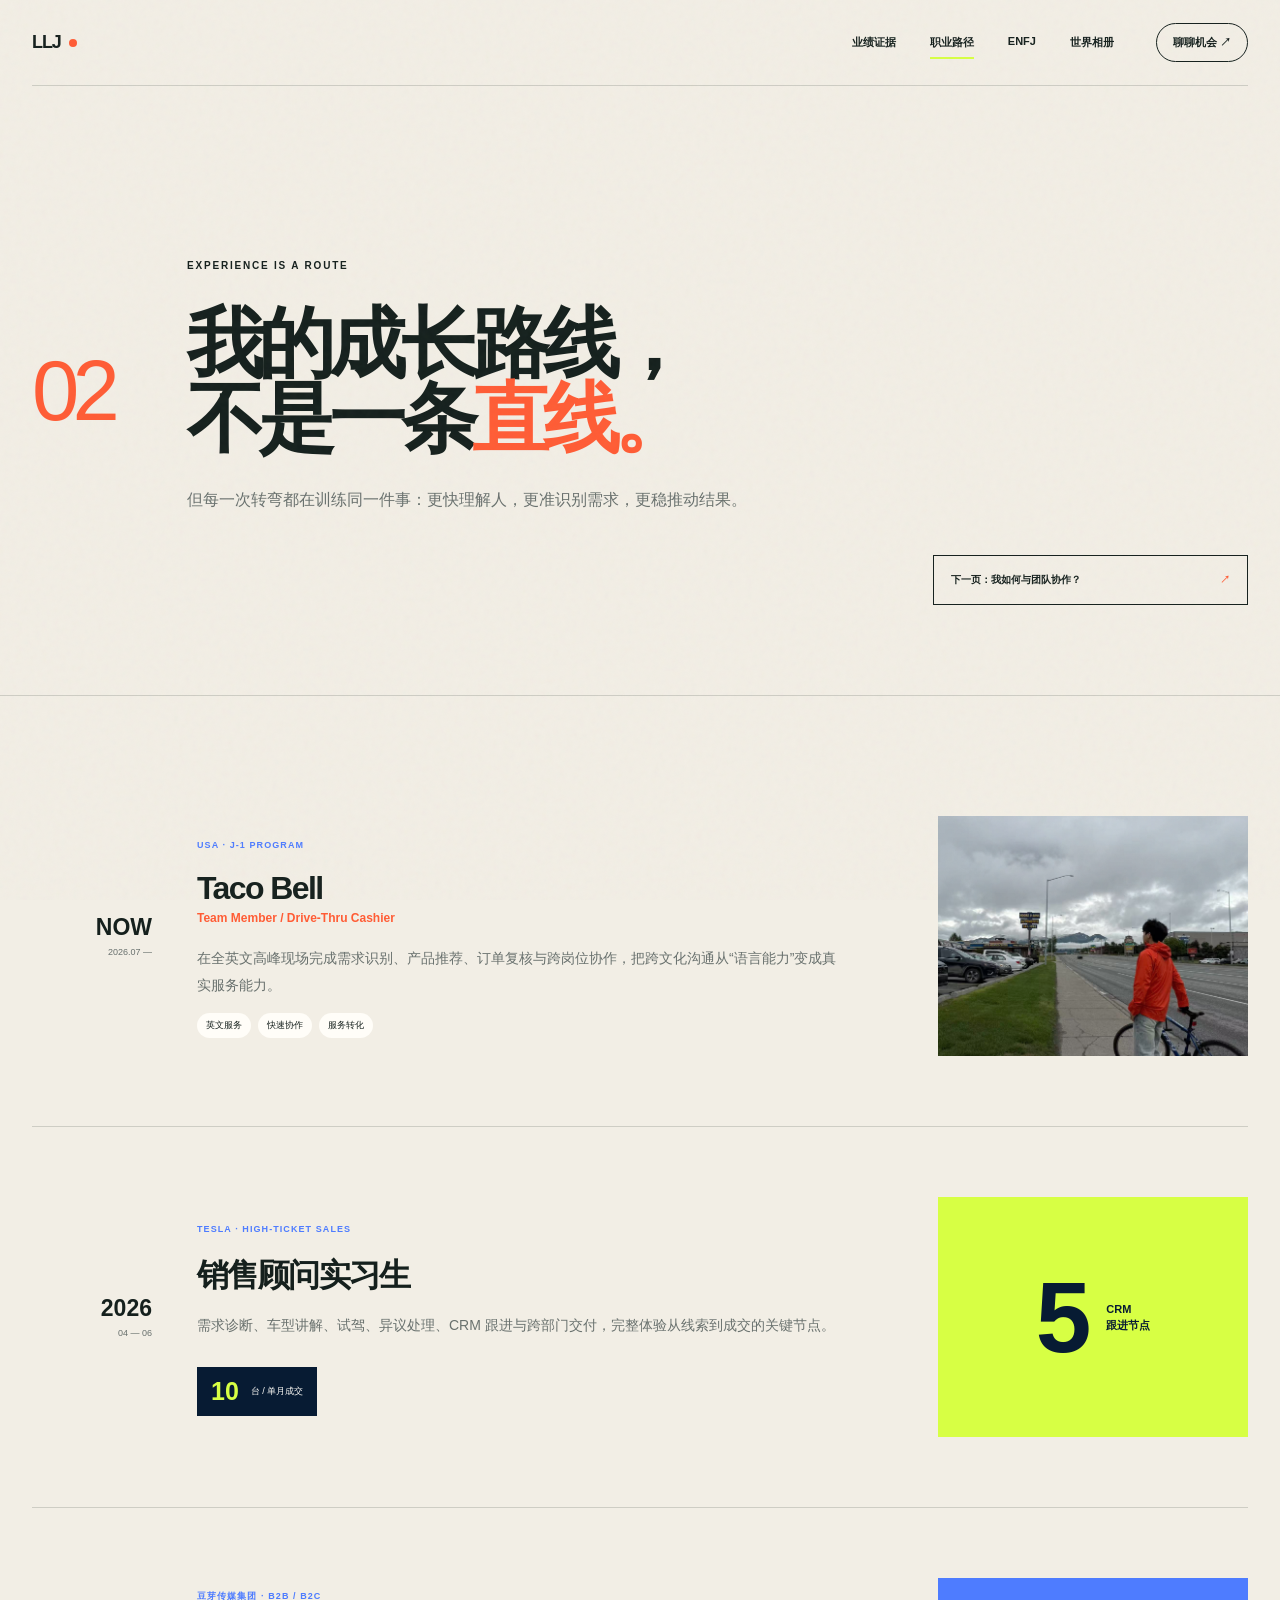
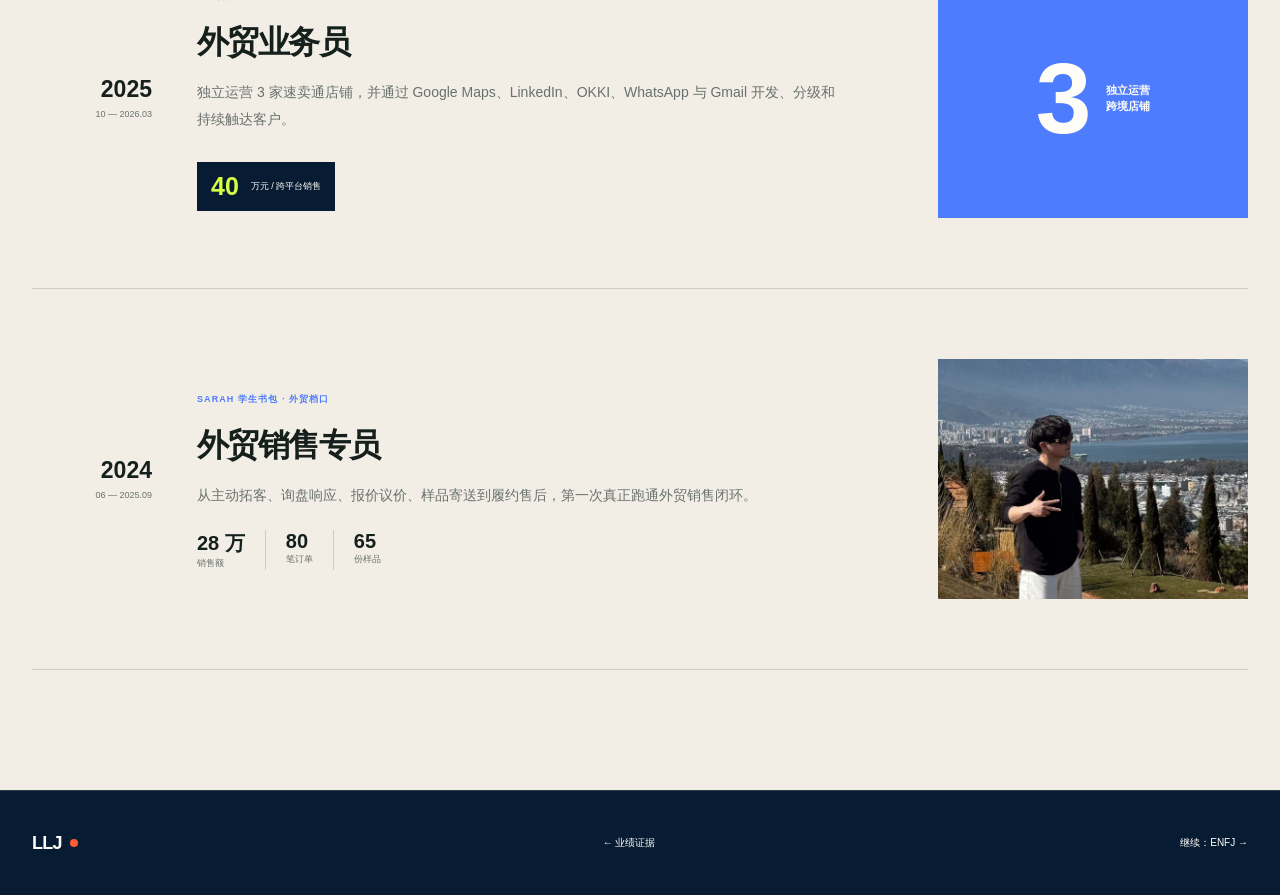
==== journey.html @ 4d44ec41 "Create creative ENFJ resume experience" ====
<!doctype html>
<html lang="zh-CN">
<head>
  <meta charset="UTF-8"><meta name="viewport" content="width=device-width, initial-scale=1">
  <meta name="description" content="吕郎杰的职业经历与能力成长路径。"><title>职业路径｜吕郎杰</title>
  <link rel="icon" href="favicon.svg"><link rel="stylesheet" href="style.css">
</head>
<body class="inner">
  <div class="grain"></div>
  <header class="site-header inner-header light-header">
    <a class="logo" href="index.html"><strong>LLJ</strong><i></i></a>
    <nav><a href="proof.html">业绩证据</a><a class="active" href="journey.html">职业路径</a><a href="personality.html">ENFJ</a><a href="world.html">世界相册</a></nav>
    <a class="header-mail" href="mailto:1879096995@qq.com">聊聊机会 ↗</a>
    <button class="menu-button" type="button" aria-label="打开导航"><span></span><span></span></button>
  </header>
  <main>
    <section class="page-hero light-page-hero">
      <div class="page-no">02</div>
      <div><p class="eyebrow">EXPERIENCE IS A ROUTE</p><h1>我的成长路线，<br>不是一条<span>直线。</span></h1><p>但每一次转弯都在训练同一件事：更快理解人，更准识别需求，更稳推动结果。</p></div>
      <a class="next-page" href="personality.html">下一页：我如何与团队协作？ <b>↗</b></a>
    </section>

    <section class="journey-list">
      <article id="global">
        <div class="date"><strong>NOW</strong><span>2026.07 —</span></div>
        <div class="experience">
          <small>USA · J-1 PROGRAM</small><h2>Taco Bell</h2><h3>Team Member / Drive-Thru Cashier</h3>
          <p>在全英文高峰现场完成需求识别、产品推荐、订单复核与跨岗位协作，把跨文化沟通从“语言能力”变成真实服务能力。</p>
          <div class="skill-pills"><span>英文服务</span><span>快速协作</span><span>服务转化</span></div>
        </div>
        <img src="media/alaska-road.jpg" alt="吕郎杰在阿拉斯加">
      </article>
      <article>
        <div class="date"><strong>2026</strong><span>04 — 06</span></div>
        <div class="experience">
          <small>TESLA · HIGH-TICKET SALES</small><h2>销售顾问实习生</h2>
          <p>需求诊断、车型讲解、试驾、异议处理、CRM 跟进与跨部门交付，完整体验从线索到成交的关键节点。</p>
          <div class="inline-result"><strong>10</strong><span>台 / 单月成交</span></div>
        </div>
        <div class="abstract-card">5<span>CRM<br>跟进节点</span></div>
      </article>
      <article>
        <div class="date"><strong>2025</strong><span>10 — 2026.03</span></div>
        <div class="experience">
          <small>豆芽传媒集团 · B2B / B2C</small><h2>外贸业务员</h2>
          <p>独立运营 3 家速卖通店铺，并通过 Google Maps、LinkedIn、OKKI、WhatsApp 与 Gmail 开发、分级和持续触达客户。</p>
          <div class="inline-result"><strong>40</strong><span>万元 / 跨平台销售</span></div>
        </div>
        <div class="abstract-card blue-card">3<span>独立运营<br>跨境店铺</span></div>
      </article>
      <article>
        <div class="date"><strong>2024</strong><span>06 — 2025.09</span></div>
        <div class="experience">
          <small>SARAH 学生书包 · 外贸档口</small><h2>外贸销售专员</h2>
          <p>从主动拓客、询盘响应、报价议价、样品寄送到履约售后，第一次真正跑通外贸销售闭环。</p>
          <div class="triple-result"><span><strong>28 万</strong>销售额</span><span><strong>80</strong>笔订单</span><span><strong>65</strong>份样品</span></div>
        </div>
        <img src="media/dali-overlook.jpg" alt="吕郎杰在大理旅行">
      </article>
    </section>
  </main>
  <footer class="site-footer"><a class="logo" href="index.html"><strong>LLJ</strong><i></i></a><a href="proof.html">← 业绩证据</a><a href="personality.html">继续：ENFJ →</a></footer>
  <script src="script.js"></script>
</body>
</html>
---- style.css ----
:root{--navy:#071b33;--navy2:#0d2949;--cream:#f2eee5;--paper:#fffdf8;--orange:#ff5c35;--blue:#4e7cff;--lime:#d7ff44;--ink:#15201d;--muted:#69716e;--line:rgba(21,32,29,.16);--font:Inter,"Segoe UI","Microsoft YaHei","PingFang SC",sans-serif;--display:"Arial Black","Microsoft YaHei",sans-serif}
*{box-sizing:border-box}html{scroll-behavior:smooth}body{margin:0;color:var(--ink);background:var(--cream);font-family:var(--font);overflow-x:hidden;opacity:0;transition:opacity .35s}body.ready{opacity:1}body.leaving{opacity:0}a{color:inherit;text-decoration:none}img{display:block;max-width:100%}.grain{position:fixed;inset:0;z-index:99;pointer-events:none;opacity:.035;background-image:url("data:image/svg+xml,%3Csvg viewBox='0 0 160 160' xmlns='http://www.w3.org/2000/svg'%3E%3Cfilter id='n'%3E%3CfeTurbulence type='fractalNoise' baseFrequency='.9' numOctaves='3' stitchTiles='stitch'/%3E%3C/filter%3E%3Crect width='100%25' height='100%25' filter='url(%23n)'/%3E%3C/svg%3E")}
.site-header{position:absolute;top:0;left:50%;z-index:20;width:min(1450px,calc(100% - 64px));height:86px;display:flex;align-items:center;color:var(--paper);border-bottom:1px solid rgba(255,255,255,.25);transform:translateX(-50%)}.logo{display:flex;align-items:center;gap:8px;font-weight:900;letter-spacing:-.07em}.logo strong{font-size:18px}.logo i{width:8px;height:8px;background:var(--orange);border-radius:50%}.site-header nav{display:flex;gap:34px;margin-left:auto;margin-right:42px}.site-header nav a{position:relative;font-size:11px;font-weight:750}.site-header nav a:after{content:"";position:absolute;left:0;right:100%;bottom:-9px;height:2px;background:var(--lime);transition:right .2s}.site-header nav a:hover:after,.site-header nav a.active:after{right:0}.header-mail{padding:11px 16px;border:1px solid rgba(255,255,255,.5);border-radius:99px;font-size:11px;font-weight:750}.menu-button{display:none;width:42px;height:42px;padding:0;background:transparent;border:1px solid currentColor;border-radius:50%}.menu-button span{display:block;width:16px;height:1px;margin:5px auto;background:currentColor}.inner-header{position:relative;color:var(--paper);background:var(--navy)}.light-header{color:var(--ink);background:transparent;border-color:var(--line)}.light-header .header-mail{border-color:var(--ink)}
.home-hero{position:relative;min-height:900px;overflow:hidden;color:var(--paper);background:var(--navy)}.cover-image{position:absolute;inset:0;width:100%;height:100%;object-fit:cover;object-position:center 55%}.image-wash{position:absolute;inset:0;background:linear-gradient(90deg,rgba(4,20,40,.96),rgba(4,20,40,.75) 40%,rgba(4,20,40,.1) 75%),linear-gradient(0deg,rgba(4,20,40,.55),transparent 50%)}.home-title{position:relative;z-index:2;width:min(1450px,calc(100% - 64px));margin:auto;padding-top:190px}.eyebrow{font-size:10px;font-weight:850;letter-spacing:.18em}.home-title .eyebrow{display:flex;align-items:center;gap:12px}.eyebrow i{width:8px;height:8px;background:var(--lime);border-radius:50%;box-shadow:0 0 0 7px rgba(215,255,68,.14)}.home-title h1,.page-hero h1,.personality-content h1,.world-intro h1{max-width:900px;margin:35px 0 30px;font-family:var(--display);font-size:clamp(60px,7vw,108px);line-height:.98;letter-spacing:-.075em}.home-title h1 span,.page-hero h1 span,.personality-content h1 span,.world-intro h1 span{color:var(--orange)}.lead{max-width:610px;color:rgba(255,255,255,.72);font-size:16px;line-height:1.9}.hero-links{display:flex;gap:12px;margin-top:36px}.hero-links a{display:flex;min-width:220px;justify-content:space-between;padding:16px 18px;color:var(--navy);background:var(--lime);font-size:11px;font-weight:850}.hero-links a+ a{color:var(--paper);background:transparent;border:1px solid rgba(255,255,255,.5)}.hero-links b{color:var(--orange)}.candidate-ticket{position:absolute;right:max(40px,calc((100vw - 1450px)/2));bottom:72px;z-index:3;width:285px;padding:24px;color:var(--ink);background:rgba(255,253,248,.92);box-shadow:9px 9px 0 var(--blue);backdrop-filter:blur(12px);transform:rotate(1.5deg)}.candidate-ticket small{color:var(--blue);font-size:8px;font-weight:900;letter-spacing:.15em}.candidate-ticket>strong{display:block;margin:25px 0 7px;font-size:29px;letter-spacing:-.05em}.candidate-ticket p{color:var(--muted);font-size:11px;line-height:1.6}.candidate-ticket div{display:flex;gap:6px}.candidate-ticket div span{padding:5px 7px;border:1px solid var(--line);border-radius:99px;font-size:8px;font-weight:750}.home-stamp{position:absolute;top:130px;right:5vw;z-index:3;display:grid;width:105px;height:105px;place-items:center;color:var(--lime);border:2px solid var(--lime);border-radius:50%;font-size:10px;font-weight:900;line-height:1.5;letter-spacing:.13em;text-align:center;transform:rotate(12deg)}.home-stamp:after{content:"";position:absolute;inset:6px;border:1px dashed var(--lime);border-radius:50%}
.quick-proof{display:grid;grid-template-columns:repeat(4,1fr);color:var(--paper);background:var(--navy)}.quick-proof a{position:relative;padding:38px 4vw;border-right:1px solid rgba(255,255,255,.15);transition:.25s}.quick-proof a:hover{color:var(--navy);background:var(--lime)}.quick-proof strong{display:block;color:var(--lime);font-size:54px;letter-spacing:-.07em}.quick-proof a:hover strong{color:var(--navy)}.quick-proof strong span{margin-left:5px;color:var(--orange);font-size:13px}.quick-proof p{margin:5px 0;color:rgba(255,255,255,.6);font-size:11px}.quick-proof a:hover p{color:var(--navy)}.quick-proof b{position:absolute;right:20px;bottom:17px;opacity:0;font-size:8px;transition:.2s}.quick-proof a:hover b{opacity:1}
.portal{padding:125px max(32px,calc((100vw - 1360px)/2));background:var(--paper)}.portal-intro{display:grid;grid-template-columns:.35fr 1fr .65fr;align-items:end;gap:35px;margin-bottom:70px}.section-tag{color:var(--orange);font-size:9px;font-weight:900;letter-spacing:.16em}.portal-intro h2{margin:0;font-family:var(--display);font-size:clamp(38px,4vw,58px);line-height:1.15;letter-spacing:-.05em}.portal-intro p{margin:0;color:var(--muted);font-size:13px;line-height:1.8}.portal-grid{display:grid;grid-template-columns:1fr 1fr;gap:13px}.portal-card{position:relative;min-height:390px;padding:30px;border:1px solid var(--ink);overflow:hidden;transition:.3s}.portal-card:hover{transform:translateY(-8px);box-shadow:9px 9px 0 var(--navy)}.portal-card>span,.portal-card>div>span{position:absolute;top:25px;right:27px;display:grid;width:42px;height:42px;place-items:center;border:1px solid currentColor;border-radius:50%}.portal-card small{font-size:8px;font-weight:900;letter-spacing:.15em}.portal-card h3{margin:130px 0 15px;font-size:38px;line-height:1.15;letter-spacing:-.06em}.portal-card p{opacity:.7;font-size:12px}.portal-card.coral{background:var(--orange)}.portal-card.blue{color:var(--paper);background:var(--blue)}.portal-card.lime{background:var(--lime)}.portal-card.photo{padding:0;color:var(--paper)}.portal-card.photo img{position:absolute;width:100%;height:100%;object-fit:cover;transition:.5s}.portal-card.photo:hover img{transform:scale(1.04)}.portal-card.photo:after{content:"";position:absolute;inset:0;background:linear-gradient(0deg,rgba(4,20,40,.9),rgba(4,20,40,.1))}.portal-card.photo>div{position:relative;z-index:2;height:100%;padding:30px}.home-close{display:grid;grid-template-columns:1fr 1fr;gap:8vw;align-items:center;padding:115px max(32px,calc((100vw - 1360px)/2));color:var(--paper);background:var(--blue)}.home-close span{color:var(--lime);font-size:9px;font-weight:900;letter-spacing:.16em}.home-close h2{margin:20px 0 0;font-family:var(--display);font-size:clamp(43px,5vw,70px);line-height:1.08;letter-spacing:-.06em}.home-close>p{font-size:15px;line-height:2}.home-close>a{grid-column:2;justify-self:start;padding-bottom:5px;border-bottom:1px solid var(--lime);color:var(--lime);font-size:11px;font-weight:850}
.site-footer{display:flex;min-height:105px;align-items:center;justify-content:space-between;padding:25px max(32px,calc((100vw - 1360px)/2));color:var(--paper);background:var(--navy);border-top:1px solid rgba(255,255,255,.15);font-size:10px}.site-footer p{color:rgba(255,255,255,.45)}
.dark-page{color:var(--paper);background:var(--navy)}.page-hero{position:relative;display:grid;min-height:610px;grid-template-columns:110px 1fr .45fr;gap:45px;align-items:center;padding:70px max(32px,calc((100vw - 1360px)/2));color:var(--paper);background:var(--navy)}.page-no{color:var(--orange);font-family:var(--display);font-size:85px;letter-spacing:-.08em}.page-hero h1{font-size:clamp(55px,6vw,90px)}.page-hero>div:nth-child(2)>p:last-child{max-width:700px;color:rgba(255,255,255,.62);line-height:1.8}.next-page{align-self:end;margin-bottom:20px;padding:17px;border:1px solid rgba(255,255,255,.35);font-size:10px;font-weight:800}.next-page b{float:right;color:var(--lime)}.light-page-hero{color:var(--ink);background:var(--cream);border-bottom:1px solid var(--line)}.light-page-hero>div:nth-child(2)>p:last-child{color:var(--muted)}.light-page-hero .next-page{border-color:var(--ink)}.light-page-hero .next-page b{color:var(--orange)}
.proof-board{display:grid;grid-template-columns:1.2fr 1fr;color:var(--paper);background:rgba(255,255,255,.16);gap:1px}.proof-number{min-height:260px;padding:35px 6vw;background:var(--navy)}.main-number{grid-row:span 3;display:flex;min-height:780px;justify-content:space-between;flex-direction:column;background:var(--orange);color:var(--navy)}.proof-number small{font-size:9px;font-weight:900;letter-spacing:.13em}.proof-number strong{display:block;color:var(--lime);font-size:clamp(80px,11vw,155px);line-height:1;letter-spacing:-.1em}.main-number strong{color:var(--navy);font-size:clamp(130px,17vw,260px)}.proof-number strong span{margin-left:8px;color:var(--orange);font-size:15px}.main-number strong span{color:var(--navy)}.proof-number p{color:rgba(255,255,255,.5);font-size:11px}.main-number p{color:rgba(7,27,51,.7)}.case-index{padding:110px max(32px,calc((100vw - 1360px)/2));background:var(--navy)}.case-menu{display:flex;border:1px solid rgba(255,255,255,.2)}.case-menu button{flex:1;padding:18px;color:rgba(255,255,255,.55);background:transparent;border:0;border-right:1px solid rgba(255,255,255,.2);cursor:pointer;font:700 11px var(--font)}.case-menu button.active{color:var(--navy);background:var(--lime)}.case-story{display:grid;grid-template-columns:1fr .35fr;border:1px solid rgba(255,255,255,.2);border-top:0}.case-story>div{padding:48px}.case-story>div>p:first-child{color:var(--orange);font-size:9px;font-weight:900;letter-spacing:.15em}.case-story h2{max-width:700px;margin:25px 0 18px;font-size:34px;letter-spacing:-.05em}.case-story>div>p:last-child{max-width:800px;color:rgba(255,255,255,.6);line-height:1.9}.case-story aside{display:flex;padding:35px;justify-content:center;flex-direction:column;color:var(--navy);background:var(--cream)}.case-story aside small{color:var(--orange);font-weight:900}.case-story aside strong{margin:18px 0 8px;font-size:30px}.case-story aside span{color:var(--muted);font-size:11px}.interview-takeaway{padding:100px max(32px,calc((100vw - 1100px)/2));color:var(--navy);background:var(--lime)}.interview-takeaway>span{color:var(--orange);font-size:9px;font-weight:900;letter-spacing:.16em}.interview-takeaway h2{max-width:850px;margin:22px 0;font-family:var(--display);font-size:55px;line-height:1.15;letter-spacing:-.05em}.interview-takeaway p{max-width:760px;line-height:1.9}.interview-takeaway a{display:inline-block;margin-top:20px;padding:14px 18px;color:var(--paper);background:var(--navy);font-size:11px;font-weight:850}
.journey-list{padding:50px max(32px,calc((100vw - 1240px)/2)) 120px}.journey-list article{display:grid;grid-template-columns:120px 1fr 310px;gap:45px;align-items:center;padding:70px 0;border-bottom:1px solid var(--line)}.date{text-align:right}.date strong{display:block;font-size:23px}.date span{color:var(--muted);font-size:9px}.experience small{color:var(--blue);font-size:9px;font-weight:900;letter-spacing:.12em}.experience h2{margin:18px 0 4px;font-size:32px;letter-spacing:-.05em}.experience h3{margin:0 0 20px;color:var(--orange);font-size:12px}.experience>p{max-width:650px;color:var(--muted);font-size:14px;line-height:1.9}.journey-list article>img{width:100%;height:240px;object-fit:cover;filter:saturate(.85)}.skill-pills{display:flex;gap:7px}.skill-pills span{padding:6px 9px;background:var(--paper);border-radius:99px;font-size:9px}.inline-result{display:inline-flex;align-items:center;gap:12px;margin-top:15px;padding:10px 14px;color:var(--paper);background:var(--navy)}.inline-result strong{color:var(--lime);font-size:25px}.inline-result span{font-size:9px}.abstract-card{display:flex;height:240px;align-items:center;justify-content:center;gap:15px;color:var(--navy);background:var(--lime);font-size:100px;font-weight:900}.abstract-card span{font-size:11px;line-height:1.5}.blue-card{color:var(--paper);background:var(--blue)}.triple-result{display:flex;margin-top:22px}.triple-result span{padding:0 20px;border-left:1px solid var(--line);color:var(--muted);font-size:9px}.triple-result span:first-child{padding-left:0;border:0}.triple-result strong{display:block;color:var(--ink);font-size:20px}
.personality-page{color:var(--paper);background:var(--navy)}.personality-layout{display:grid;grid-template-columns:45% 55%;min-height:1100px}.personality-photo{position:sticky;top:0;height:100vh;overflow:hidden}.personality-photo img{width:100%;height:100%;object-fit:cover}.personality-photo:after{content:"";position:absolute;inset:0;background:linear-gradient(0deg,rgba(4,20,40,.9),transparent 55%)}.personality-photo>div{position:absolute;z-index:2;left:45px;right:45px;bottom:50px}.personality-photo small{color:var(--lime);font-size:9px;font-weight:900;letter-spacing:.2em}.personality-photo strong{display:block;margin-top:15px;font-size:38px;line-height:1.2}.personality-content{padding:100px 6vw}.personality-content .page-no{font-size:65px}.personality-content h1{font-size:clamp(50px,5vw,75px)}.personality-lead{max-width:720px;color:rgba(255,255,255,.62);line-height:1.9}.letter-grid{margin-top:60px;border-top:1px solid rgba(255,255,255,.2)}.letter-grid article{display:grid;grid-template-columns:70px 1fr;padding:28px 0;border-bottom:1px solid rgba(255,255,255,.2)}.letter-grid article>b{color:var(--lime);font-size:48px}.letter-grid h2{margin:4px 0 8px;font-size:21px}.letter-grid p{margin:0;color:rgba(255,255,255,.55);font-size:12px}.letter-grid a{display:inline-block;margin-top:12px;color:var(--orange);font-size:9px;font-weight:800}.reality-check{display:grid;grid-template-columns:.4fr 1fr;gap:20px;margin-top:30px;padding:23px;color:var(--navy);background:var(--lime)}.reality-check span{font-size:10px;font-weight:900}.reality-check p{margin:0;font-size:13px;font-weight:700}.page-continue{display:inline-block;margin-top:35px;padding-bottom:6px;border-bottom:1px solid var(--orange);color:var(--orange);font-size:11px;font-weight:850}
.world-page{background:var(--paper)}.world-intro{padding:110px max(32px,calc((100vw - 1250px)/2)) 90px}.world-intro .page-no{float:right}.world-intro h1{font-size:clamp(54px,6vw,88px)}.world-intro>p:last-child{max-width:730px;color:var(--muted);line-height:1.9}.editorial-gallery{display:grid;grid-template-columns:repeat(12,1fr);gap:12px;padding:0 20px 120px}.editorial-gallery figure{position:relative;margin:0;overflow:hidden;background:var(--navy)}.editorial-gallery figure img{width:100%;height:100%;object-fit:cover;transition:.6s}.editorial-gallery figure:hover img{transform:scale(1.04)}.editorial-gallery figure:after{content:"";position:absolute;inset:0;background:linear-gradient(0deg,rgba(4,20,40,.72),transparent 45%)}.landscape{grid-column:span 7;height:520px}.portrait{grid-column:span 5;height:700px}.editorial-gallery figure:nth-of-type(3){grid-column:span 8}.editorial-gallery figure:nth-of-type(4){grid-column:span 4}.editorial-gallery figure:nth-of-type(5),.editorial-gallery figure:nth-of-type(6){grid-column:span 6}.editorial-gallery figure:nth-of-type(7){grid-column:3/span 8}.editorial-gallery figcaption{position:absolute;z-index:2;left:25px;right:25px;bottom:22px;display:flex;justify-content:space-between;color:var(--paper)}.editorial-gallery figcaption b{font-size:11px;letter-spacing:.13em}.editorial-gallery figcaption span{font-size:10px}.gallery-quote{grid-column:span 12;display:flex;min-height:220px;align-items:center;justify-content:center;gap:30px;color:var(--navy);background:var(--lime)}.gallery-quote>span{font-size:90px;font-weight:900;letter-spacing:-.08em}.gallery-quote p{font-weight:900}.gallery-quote small{max-width:230px;color:var(--muted);line-height:1.7}.world-to-work{padding:110px max(32px,calc((100vw - 1050px)/2));color:var(--paper);background:var(--blue)}.world-to-work>span{color:var(--lime);font-size:9px;font-weight:900;letter-spacing:.16em}.world-to-work h2{margin:24px 0;font-family:var(--display);font-size:55px;line-height:1.15;letter-spacing:-.05em}.world-to-work p{color:rgba(255,255,255,.65)}.world-to-work div{display:flex;gap:10px;margin-top:30px}.world-to-work a{padding:14px 18px;border:1px solid var(--paper);font-size:10px;font-weight:800}.world-to-work a:last-child{color:var(--navy);background:var(--lime);border-color:var(--lime)}
@media(max-width:900px){.site-header nav{display:none}.site-header nav.mobile-open{position:absolute;top:70px;left:-16px;right:-16px;display:flex;margin:0;padding:22px;gap:0;flex-direction:column;color:var(--paper);background:var(--navy);border-top:1px solid rgba(255,255,255,.15);box-shadow:0 18px 35px rgba(0,0,0,.25)}.site-header nav.mobile-open a{padding:14px 5px;border-bottom:1px solid rgba(255,255,255,.12)}.menu-button{display:block;margin-left:auto}.header-mail{margin-left:auto;margin-right:12px}.portal-intro{grid-template-columns:1fr}.portal-grid{grid-template-columns:1fr}.home-close{grid-template-columns:1fr}.home-close>a{grid-column:1}.page-hero{grid-template-columns:80px 1fr}.page-hero .next-page{grid-column:2}.journey-list article{grid-template-columns:90px 1fr}.journey-list article>img,.abstract-card{grid-column:2}.personality-layout{grid-template-columns:1fr}.personality-photo{position:relative;height:65vh}.personality-content{padding:70px 30px}.quick-proof{grid-template-columns:1fr 1fr}.landscape,.portrait,.editorial-gallery figure:nth-of-type(n){grid-column:span 12;height:500px}}
@media(max-width:600px){.site-header{width:calc(100% - 32px);height:70px}.header-mail{display:none}.home-hero{min-height:820px}.cover-image{object-position:58% 50%}.image-wash{background:linear-gradient(0deg,rgba(4,20,40,.97),rgba(4,20,40,.55) 70%,rgba(4,20,40,.3))}.home-title{width:calc(100% - 36px);padding-top:130px}.home-title h1,.page-hero h1,.personality-content h1,.world-intro h1{font-size:48px}.lead{font-size:14px}.hero-links{flex-direction:column}.hero-links a{width:100%}.candidate-ticket{display:none}.home-stamp{top:86px;right:-14px;width:82px;height:82px;font-size:8px}.quick-proof a{padding:27px 20px}.quick-proof strong{font-size:38px}.quick-proof p{line-height:1.5}.portal{padding:80px 20px}.portal-card{min-height:335px;padding:24px}.portal-card h3{margin-top:105px;font-size:32px}.home-close{padding:85px 20px}.home-close h2{font-size:42px}.site-footer{align-items:flex-start;flex-direction:column;gap:17px}.page-hero{display:block;min-height:620px;padding:80px 20px}.page-no{font-size:58px}.page-hero h1{margin-top:35px}.next-page{display:block;margin-top:55px}.proof-board{grid-template-columns:1fr 1fr}.main-number{grid-column:span 2;grid-row:auto;min-height:370px}.proof-number{min-height:220px;padding:25px 18px}.proof-number strong{font-size:65px}.main-number strong{font-size:115px}.case-index{padding:75px 20px}.case-menu button{padding:14px 6px;font-size:8px}.case-story{grid-template-columns:1fr}.case-story>div{padding:28px 22px}.case-story aside{padding:25px}.interview-takeaway{padding:75px 20px}.interview-takeaway h2{font-size:39px}.journey-list{padding:20px 20px 80px}.journey-list article{grid-template-columns:1fr;gap:18px}.date{text-align:left}.journey-list article>img,.abstract-card{grid-column:1;height:210px}.triple-result span{padding:0 12px}.personality-photo{height:58vh}.personality-photo>div{left:20px;bottom:25px}.personality-content{padding:65px 20px}.letter-grid article{grid-template-columns:50px 1fr}.reality-check{grid-template-columns:1fr}.world-intro{padding:85px 20px 60px}.world-intro .page-no{float:none}.editorial-gallery{padding:0 10px 75px}.landscape,.portrait,.editorial-gallery figure:nth-of-type(n){height:380px}.gallery-quote{flex-wrap:wrap;padding:30px}.gallery-quote>span{font-size:65px}.world-to-work{padding:80px 20px}.world-to-work h2{font-size:40px}.world-to-work div{flex-direction:column}.world-to-work a{text-align:center}}
@media(prefers-reduced-motion:reduce){body{transition:none}}
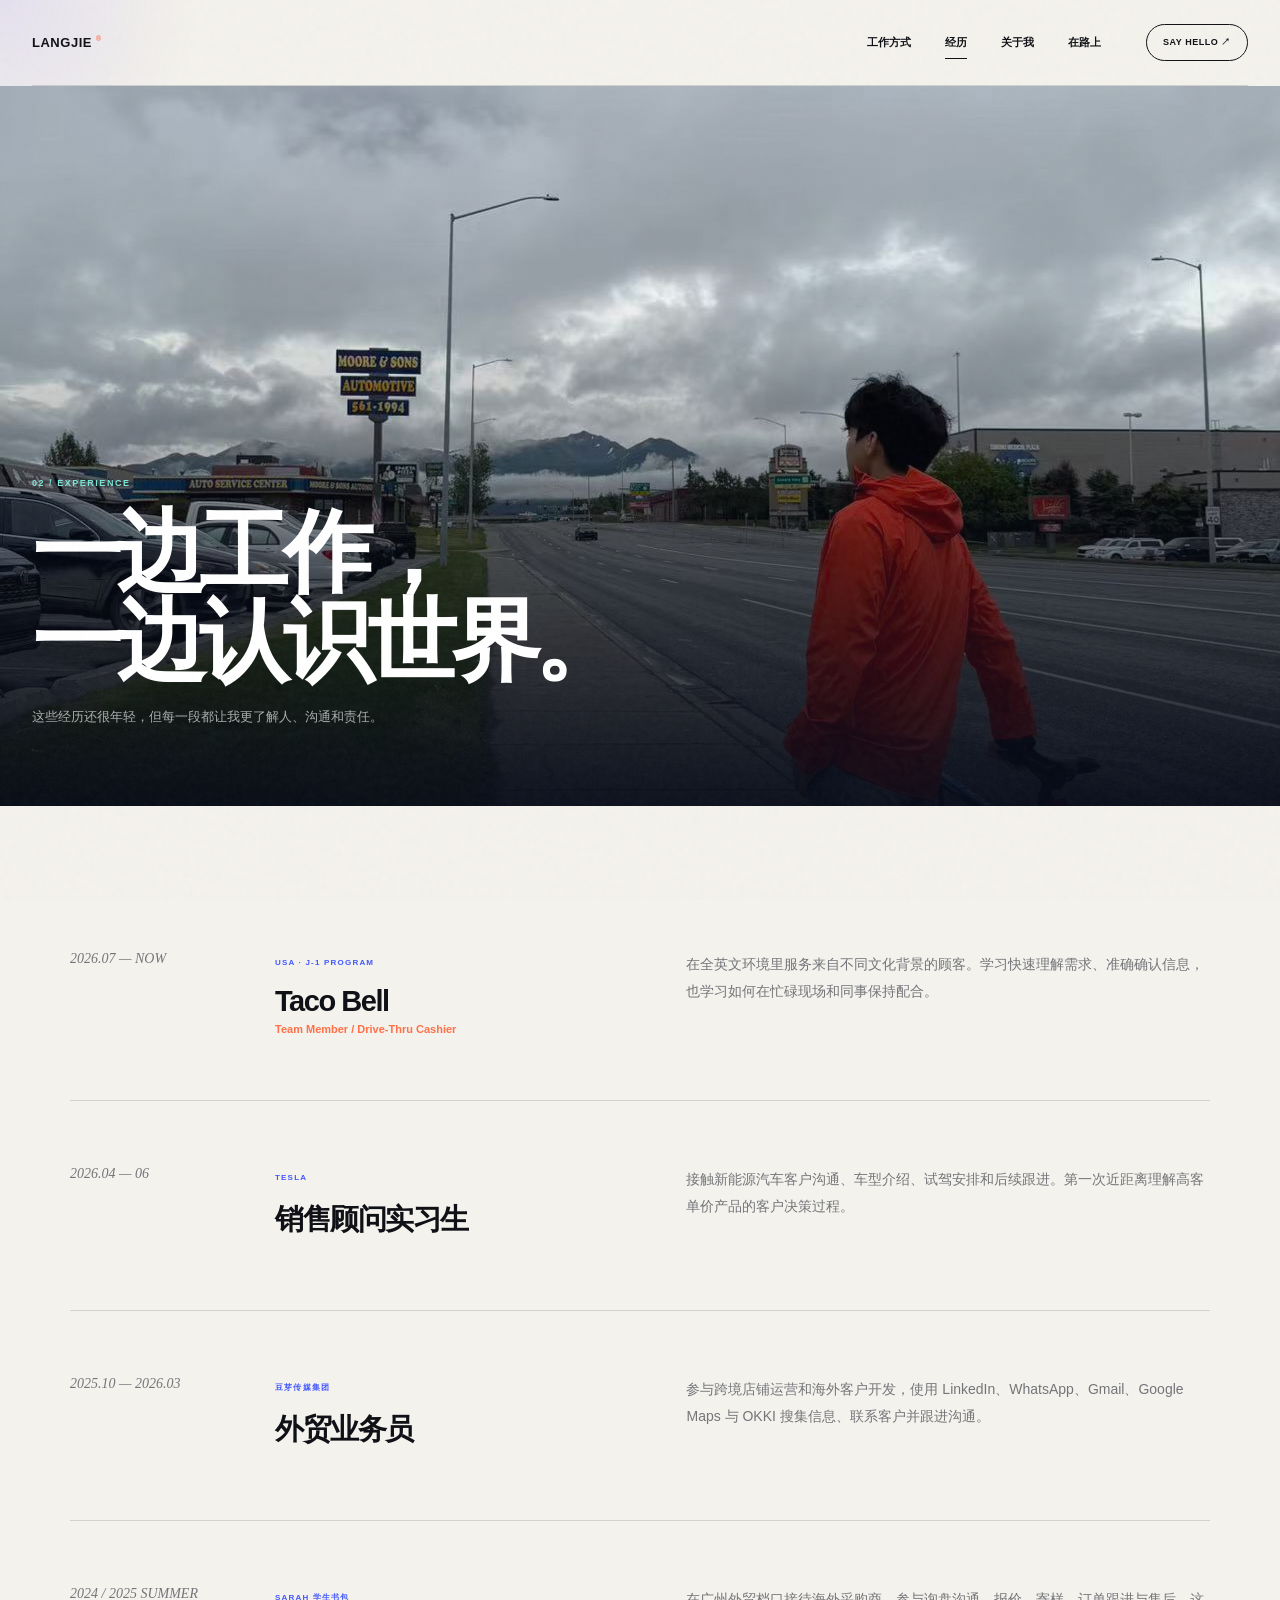
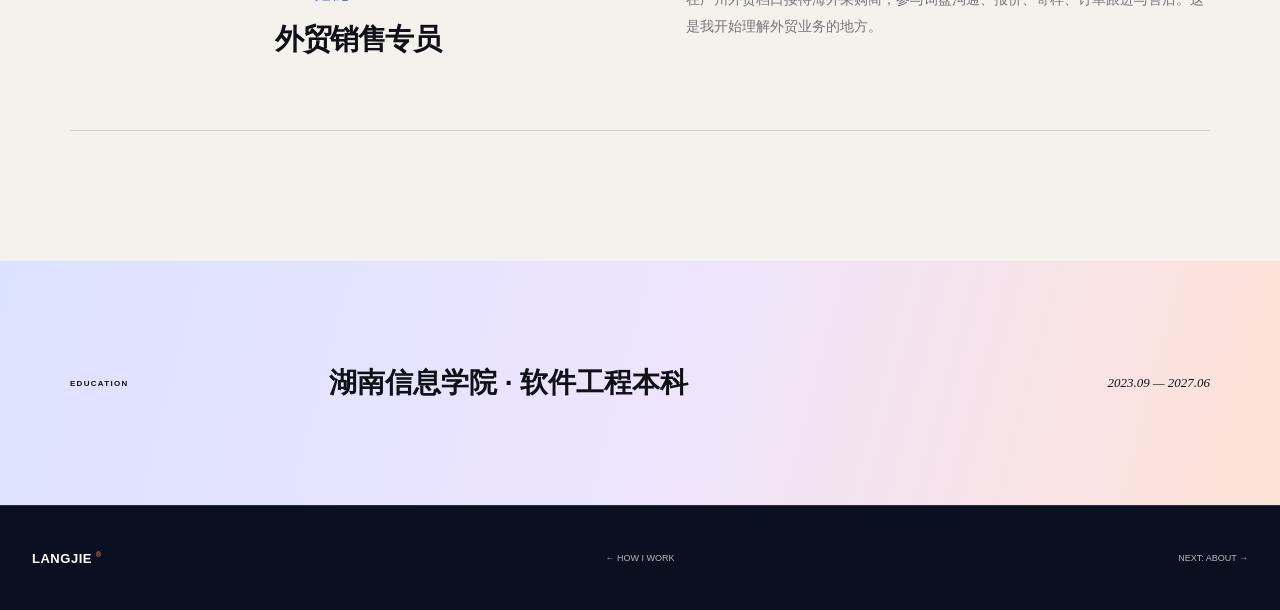
==== commit 6e354dbc: "Replace claims with an honest editorial story" ====
--- a/journey.html
+++ b/journey.html
@@ -1,65 +1,13 @@
-<!doctype html>
-<html lang="zh-CN">
-<head>
-  <meta charset="UTF-8"><meta name="viewport" content="width=device-width, initial-scale=1">
-  <meta name="description" content="吕郎杰的职业经历与能力成长路径。"><title>职业路径｜吕郎杰</title>
-  <link rel="icon" href="favicon.svg"><link rel="stylesheet" href="style.css">
-</head>
-<body class="inner">
-  <div class="grain"></div>
-  <header class="site-header inner-header light-header">
-    <a class="logo" href="index.html"><strong>LLJ</strong><i></i></a>
-    <nav><a href="proof.html">业绩证据</a><a class="active" href="journey.html">职业路径</a><a href="personality.html">ENFJ</a><a href="world.html">世界相册</a></nav>
-    <a class="header-mail" href="mailto:1879096995@qq.com">聊聊机会 ↗</a>
-    <button class="menu-button" type="button" aria-label="打开导航"><span></span><span></span></button>
-  </header>
-  <main>
-    <section class="page-hero light-page-hero">
-      <div class="page-no">02</div>
-      <div><p class="eyebrow">EXPERIENCE IS A ROUTE</p><h1>我的成长路线，<br>不是一条<span>直线。</span></h1><p>但每一次转弯都在训练同一件事：更快理解人，更准识别需求，更稳推动结果。</p></div>
-      <a class="next-page" href="personality.html">下一页：我如何与团队协作？ <b>↗</b></a>
-    </section>
-
-    <section class="journey-list">
-      <article id="global">
-        <div class="date"><strong>NOW</strong><span>2026.07 —</span></div>
-        <div class="experience">
-          <small>USA · J-1 PROGRAM</small><h2>Taco Bell</h2><h3>Team Member / Drive-Thru Cashier</h3>
-          <p>在全英文高峰现场完成需求识别、产品推荐、订单复核与跨岗位协作，把跨文化沟通从“语言能力”变成真实服务能力。</p>
-          <div class="skill-pills"><span>英文服务</span><span>快速协作</span><span>服务转化</span></div>
-        </div>
-        <img src="media/alaska-road.jpg" alt="吕郎杰在阿拉斯加">
-      </article>
-      <article>
-        <div class="date"><strong>2026</strong><span>04 — 06</span></div>
-        <div class="experience">
-          <small>TESLA · HIGH-TICKET SALES</small><h2>销售顾问实习生</h2>
-          <p>需求诊断、车型讲解、试驾、异议处理、CRM 跟进与跨部门交付，完整体验从线索到成交的关键节点。</p>
-          <div class="inline-result"><strong>10</strong><span>台 / 单月成交</span></div>
-        </div>
-        <div class="abstract-card">5<span>CRM<br>跟进节点</span></div>
-      </article>
-      <article>
-        <div class="date"><strong>2025</strong><span>10 — 2026.03</span></div>
-        <div class="experience">
-          <small>豆芽传媒集团 · B2B / B2C</small><h2>外贸业务员</h2>
-          <p>独立运营 3 家速卖通店铺，并通过 Google Maps、LinkedIn、OKKI、WhatsApp 与 Gmail 开发、分级和持续触达客户。</p>
-          <div class="inline-result"><strong>40</strong><span>万元 / 跨平台销售</span></div>
-        </div>
-        <div class="abstract-card blue-card">3<span>独立运营<br>跨境店铺</span></div>
-      </article>
-      <article>
-        <div class="date"><strong>2024</strong><span>06 — 2025.09</span></div>
-        <div class="experience">
-          <small>SARAH 学生书包 · 外贸档口</small><h2>外贸销售专员</h2>
-          <p>从主动拓客、询盘响应、报价议价、样品寄送到履约售后，第一次真正跑通外贸销售闭环。</p>
-          <div class="triple-result"><span><strong>28 万</strong>销售额</span><span><strong>80</strong>笔订单</span><span><strong>65</strong>份样品</span></div>
-        </div>
-        <img src="media/dali-overlook.jpg" alt="吕郎杰在大理旅行">
-      </article>
-    </section>
-  </main>
-  <footer class="site-footer"><a class="logo" href="index.html"><strong>LLJ</strong><i></i></a><a href="proof.html">← 业绩证据</a><a href="personality.html">继续：ENFJ →</a></footer>
-  <script src="script.js"></script>
-</body>
-</html>
+<!doctype html><html lang="zh-CN"><head><meta charset="UTF-8"><meta name="viewport" content="width=device-width, initial-scale=1"><meta name="description" content="吕郎杰的经历。"><title>我走过的路｜吕郎杰</title><link rel="icon" href="favicon.svg"><link rel="stylesheet" href="style.css"></head>
+<body class="journey-page"><div class="grain"></div><div class="cursor-glow"></div>
+<header class="site-header"><a class="logo" href="index.html">LANGJIE<span>®</span></a><nav><a href="proof.html">工作方式</a><a class="active" href="journey.html">经历</a><a href="personality.html">关于我</a><a href="world.html">在路上</a></nav><a class="say-hi" href="mailto:1879096995@qq.com">SAY HELLO ↗</a><button class="menu-button" aria-label="打开导航"><i></i><i></i></button></header>
+<main>
+  <section class="journey-cover"><img src="media/alaska-road.jpg" alt="吕郎杰在阿拉斯加骑行"><div class="journey-shade"></div><div><p>02 / EXPERIENCE</p><h1>一边工作，<br>一边认识世界。</h1><span>这些经历还很年轻，但每一段都让我更了解人、沟通和责任。</span></div></section>
+  <section class="experience-editorial">
+    <article><div class="when">2026.07 — NOW</div><div class="where"><small>USA · J-1 PROGRAM</small><h2>Taco Bell</h2><h3>Team Member / Drive-Thru Cashier</h3></div><p>在全英文环境里服务来自不同文化背景的顾客。学习快速理解需求、准确确认信息，也学习如何在忙碌现场和同事保持配合。</p></article>
+    <article><div class="when">2026.04 — 06</div><div class="where"><small>TESLA</small><h2>销售顾问实习生</h2></div><p>接触新能源汽车客户沟通、车型介绍、试驾安排和后续跟进。第一次近距离理解高客单价产品的客户决策过程。</p></article>
+    <article><div class="when">2025.10 — 2026.03</div><div class="where"><small>豆芽传媒集团</small><h2>外贸业务员</h2></div><p>参与跨境店铺运营和海外客户开发，使用 LinkedIn、WhatsApp、Gmail、Google Maps 与 OKKI 搜集信息、联系客户并跟进沟通。</p></article>
+    <article><div class="when">2024 / 2025 SUMMER</div><div class="where"><small>SARAH 学生书包</small><h2>外贸销售专员</h2></div><p>在广州外贸档口接待海外采购商，参与询盘沟通、报价、寄样、订单跟进与售后。这是我开始理解外贸业务的地方。</p></article>
+  </section>
+  <section class="education-line"><p>EDUCATION</p><h2>湖南信息学院 · 软件工程本科</h2><span>2023.09 — 2027.06</span></section>
+</main><footer><a class="logo" href="index.html">LANGJIE<span>®</span></a><a href="proof.html">← HOW I WORK</a><a href="personality.html">NEXT: ABOUT →</a></footer><script src="script.js"></script></body></html>
--- a/style.css
+++ b/style.css
@@ -1,15 +1,16 @@
-:root{--navy:#071b33;--navy2:#0d2949;--cream:#f2eee5;--paper:#fffdf8;--orange:#ff5c35;--blue:#4e7cff;--lime:#d7ff44;--ink:#15201d;--muted:#69716e;--line:rgba(21,32,29,.16);--font:Inter,"Segoe UI","Microsoft YaHei","PingFang SC",sans-serif;--display:"Arial Black","Microsoft YaHei",sans-serif}
-*{box-sizing:border-box}html{scroll-behavior:smooth}body{margin:0;color:var(--ink);background:var(--cream);font-family:var(--font);overflow-x:hidden;opacity:0;transition:opacity .35s}body.ready{opacity:1}body.leaving{opacity:0}a{color:inherit;text-decoration:none}img{display:block;max-width:100%}.grain{position:fixed;inset:0;z-index:99;pointer-events:none;opacity:.035;background-image:url("data:image/svg+xml,%3Csvg viewBox='0 0 160 160' xmlns='http://www.w3.org/2000/svg'%3E%3Cfilter id='n'%3E%3CfeTurbulence type='fractalNoise' baseFrequency='.9' numOctaves='3' stitchTiles='stitch'/%3E%3C/filter%3E%3Crect width='100%25' height='100%25' filter='url(%23n)'/%3E%3C/svg%3E")}
-.site-header{position:absolute;top:0;left:50%;z-index:20;width:min(1450px,calc(100% - 64px));height:86px;display:flex;align-items:center;color:var(--paper);border-bottom:1px solid rgba(255,255,255,.25);transform:translateX(-50%)}.logo{display:flex;align-items:center;gap:8px;font-weight:900;letter-spacing:-.07em}.logo strong{font-size:18px}.logo i{width:8px;height:8px;background:var(--orange);border-radius:50%}.site-header nav{display:flex;gap:34px;margin-left:auto;margin-right:42px}.site-header nav a{position:relative;font-size:11px;font-weight:750}.site-header nav a:after{content:"";position:absolute;left:0;right:100%;bottom:-9px;height:2px;background:var(--lime);transition:right .2s}.site-header nav a:hover:after,.site-header nav a.active:after{right:0}.header-mail{padding:11px 16px;border:1px solid rgba(255,255,255,.5);border-radius:99px;font-size:11px;font-weight:750}.menu-button{display:none;width:42px;height:42px;padding:0;background:transparent;border:1px solid currentColor;border-radius:50%}.menu-button span{display:block;width:16px;height:1px;margin:5px auto;background:currentColor}.inner-header{position:relative;color:var(--paper);background:var(--navy)}.light-header{color:var(--ink);background:transparent;border-color:var(--line)}.light-header .header-mail{border-color:var(--ink)}
-.home-hero{position:relative;min-height:900px;overflow:hidden;color:var(--paper);background:var(--navy)}.cover-image{position:absolute;inset:0;width:100%;height:100%;object-fit:cover;object-position:center 55%}.image-wash{position:absolute;inset:0;background:linear-gradient(90deg,rgba(4,20,40,.96),rgba(4,20,40,.75) 40%,rgba(4,20,40,.1) 75%),linear-gradient(0deg,rgba(4,20,40,.55),transparent 50%)}.home-title{position:relative;z-index:2;width:min(1450px,calc(100% - 64px));margin:auto;padding-top:190px}.eyebrow{font-size:10px;font-weight:850;letter-spacing:.18em}.home-title .eyebrow{display:flex;align-items:center;gap:12px}.eyebrow i{width:8px;height:8px;background:var(--lime);border-radius:50%;box-shadow:0 0 0 7px rgba(215,255,68,.14)}.home-title h1,.page-hero h1,.personality-content h1,.world-intro h1{max-width:900px;margin:35px 0 30px;font-family:var(--display);font-size:clamp(60px,7vw,108px);line-height:.98;letter-spacing:-.075em}.home-title h1 span,.page-hero h1 span,.personality-content h1 span,.world-intro h1 span{color:var(--orange)}.lead{max-width:610px;color:rgba(255,255,255,.72);font-size:16px;line-height:1.9}.hero-links{display:flex;gap:12px;margin-top:36px}.hero-links a{display:flex;min-width:220px;justify-content:space-between;padding:16px 18px;color:var(--navy);background:var(--lime);font-size:11px;font-weight:850}.hero-links a+ a{color:var(--paper);background:transparent;border:1px solid rgba(255,255,255,.5)}.hero-links b{color:var(--orange)}.candidate-ticket{position:absolute;right:max(40px,calc((100vw - 1450px)/2));bottom:72px;z-index:3;width:285px;padding:24px;color:var(--ink);background:rgba(255,253,248,.92);box-shadow:9px 9px 0 var(--blue);backdrop-filter:blur(12px);transform:rotate(1.5deg)}.candidate-ticket small{color:var(--blue);font-size:8px;font-weight:900;letter-spacing:.15em}.candidate-ticket>strong{display:block;margin:25px 0 7px;font-size:29px;letter-spacing:-.05em}.candidate-ticket p{color:var(--muted);font-size:11px;line-height:1.6}.candidate-ticket div{display:flex;gap:6px}.candidate-ticket div span{padding:5px 7px;border:1px solid var(--line);border-radius:99px;font-size:8px;font-weight:750}.home-stamp{position:absolute;top:130px;right:5vw;z-index:3;display:grid;width:105px;height:105px;place-items:center;color:var(--lime);border:2px solid var(--lime);border-radius:50%;font-size:10px;font-weight:900;line-height:1.5;letter-spacing:.13em;text-align:center;transform:rotate(12deg)}.home-stamp:after{content:"";position:absolute;inset:6px;border:1px dashed var(--lime);border-radius:50%}
-.quick-proof{display:grid;grid-template-columns:repeat(4,1fr);color:var(--paper);background:var(--navy)}.quick-proof a{position:relative;padding:38px 4vw;border-right:1px solid rgba(255,255,255,.15);transition:.25s}.quick-proof a:hover{color:var(--navy);background:var(--lime)}.quick-proof strong{display:block;color:var(--lime);font-size:54px;letter-spacing:-.07em}.quick-proof a:hover strong{color:var(--navy)}.quick-proof strong span{margin-left:5px;color:var(--orange);font-size:13px}.quick-proof p{margin:5px 0;color:rgba(255,255,255,.6);font-size:11px}.quick-proof a:hover p{color:var(--navy)}.quick-proof b{position:absolute;right:20px;bottom:17px;opacity:0;font-size:8px;transition:.2s}.quick-proof a:hover b{opacity:1}
-.portal{padding:125px max(32px,calc((100vw - 1360px)/2));background:var(--paper)}.portal-intro{display:grid;grid-template-columns:.35fr 1fr .65fr;align-items:end;gap:35px;margin-bottom:70px}.section-tag{color:var(--orange);font-size:9px;font-weight:900;letter-spacing:.16em}.portal-intro h2{margin:0;font-family:var(--display);font-size:clamp(38px,4vw,58px);line-height:1.15;letter-spacing:-.05em}.portal-intro p{margin:0;color:var(--muted);font-size:13px;line-height:1.8}.portal-grid{display:grid;grid-template-columns:1fr 1fr;gap:13px}.portal-card{position:relative;min-height:390px;padding:30px;border:1px solid var(--ink);overflow:hidden;transition:.3s}.portal-card:hover{transform:translateY(-8px);box-shadow:9px 9px 0 var(--navy)}.portal-card>span,.portal-card>div>span{position:absolute;top:25px;right:27px;display:grid;width:42px;height:42px;place-items:center;border:1px solid currentColor;border-radius:50%}.portal-card small{font-size:8px;font-weight:900;letter-spacing:.15em}.portal-card h3{margin:130px 0 15px;font-size:38px;line-height:1.15;letter-spacing:-.06em}.portal-card p{opacity:.7;font-size:12px}.portal-card.coral{background:var(--orange)}.portal-card.blue{color:var(--paper);background:var(--blue)}.portal-card.lime{background:var(--lime)}.portal-card.photo{padding:0;color:var(--paper)}.portal-card.photo img{position:absolute;width:100%;height:100%;object-fit:cover;transition:.5s}.portal-card.photo:hover img{transform:scale(1.04)}.portal-card.photo:after{content:"";position:absolute;inset:0;background:linear-gradient(0deg,rgba(4,20,40,.9),rgba(4,20,40,.1))}.portal-card.photo>div{position:relative;z-index:2;height:100%;padding:30px}.home-close{display:grid;grid-template-columns:1fr 1fr;gap:8vw;align-items:center;padding:115px max(32px,calc((100vw - 1360px)/2));color:var(--paper);background:var(--blue)}.home-close span{color:var(--lime);font-size:9px;font-weight:900;letter-spacing:.16em}.home-close h2{margin:20px 0 0;font-family:var(--display);font-size:clamp(43px,5vw,70px);line-height:1.08;letter-spacing:-.06em}.home-close>p{font-size:15px;line-height:2}.home-close>a{grid-column:2;justify-self:start;padding-bottom:5px;border-bottom:1px solid var(--lime);color:var(--lime);font-size:11px;font-weight:850}
-.site-footer{display:flex;min-height:105px;align-items:center;justify-content:space-between;padding:25px max(32px,calc((100vw - 1360px)/2));color:var(--paper);background:var(--navy);border-top:1px solid rgba(255,255,255,.15);font-size:10px}.site-footer p{color:rgba(255,255,255,.45)}
-.dark-page{color:var(--paper);background:var(--navy)}.page-hero{position:relative;display:grid;min-height:610px;grid-template-columns:110px 1fr .45fr;gap:45px;align-items:center;padding:70px max(32px,calc((100vw - 1360px)/2));color:var(--paper);background:var(--navy)}.page-no{color:var(--orange);font-family:var(--display);font-size:85px;letter-spacing:-.08em}.page-hero h1{font-size:clamp(55px,6vw,90px)}.page-hero>div:nth-child(2)>p:last-child{max-width:700px;color:rgba(255,255,255,.62);line-height:1.8}.next-page{align-self:end;margin-bottom:20px;padding:17px;border:1px solid rgba(255,255,255,.35);font-size:10px;font-weight:800}.next-page b{float:right;color:var(--lime)}.light-page-hero{color:var(--ink);background:var(--cream);border-bottom:1px solid var(--line)}.light-page-hero>div:nth-child(2)>p:last-child{color:var(--muted)}.light-page-hero .next-page{border-color:var(--ink)}.light-page-hero .next-page b{color:var(--orange)}
-.proof-board{display:grid;grid-template-columns:1.2fr 1fr;color:var(--paper);background:rgba(255,255,255,.16);gap:1px}.proof-number{min-height:260px;padding:35px 6vw;background:var(--navy)}.main-number{grid-row:span 3;display:flex;min-height:780px;justify-content:space-between;flex-direction:column;background:var(--orange);color:var(--navy)}.proof-number small{font-size:9px;font-weight:900;letter-spacing:.13em}.proof-number strong{display:block;color:var(--lime);font-size:clamp(80px,11vw,155px);line-height:1;letter-spacing:-.1em}.main-number strong{color:var(--navy);font-size:clamp(130px,17vw,260px)}.proof-number strong span{margin-left:8px;color:var(--orange);font-size:15px}.main-number strong span{color:var(--navy)}.proof-number p{color:rgba(255,255,255,.5);font-size:11px}.main-number p{color:rgba(7,27,51,.7)}.case-index{padding:110px max(32px,calc((100vw - 1360px)/2));background:var(--navy)}.case-menu{display:flex;border:1px solid rgba(255,255,255,.2)}.case-menu button{flex:1;padding:18px;color:rgba(255,255,255,.55);background:transparent;border:0;border-right:1px solid rgba(255,255,255,.2);cursor:pointer;font:700 11px var(--font)}.case-menu button.active{color:var(--navy);background:var(--lime)}.case-story{display:grid;grid-template-columns:1fr .35fr;border:1px solid rgba(255,255,255,.2);border-top:0}.case-story>div{padding:48px}.case-story>div>p:first-child{color:var(--orange);font-size:9px;font-weight:900;letter-spacing:.15em}.case-story h2{max-width:700px;margin:25px 0 18px;font-size:34px;letter-spacing:-.05em}.case-story>div>p:last-child{max-width:800px;color:rgba(255,255,255,.6);line-height:1.9}.case-story aside{display:flex;padding:35px;justify-content:center;flex-direction:column;color:var(--navy);background:var(--cream)}.case-story aside small{color:var(--orange);font-weight:900}.case-story aside strong{margin:18px 0 8px;font-size:30px}.case-story aside span{color:var(--muted);font-size:11px}.interview-takeaway{padding:100px max(32px,calc((100vw - 1100px)/2));color:var(--navy);background:var(--lime)}.interview-takeaway>span{color:var(--orange);font-size:9px;font-weight:900;letter-spacing:.16em}.interview-takeaway h2{max-width:850px;margin:22px 0;font-family:var(--display);font-size:55px;line-height:1.15;letter-spacing:-.05em}.interview-takeaway p{max-width:760px;line-height:1.9}.interview-takeaway a{display:inline-block;margin-top:20px;padding:14px 18px;color:var(--paper);background:var(--navy);font-size:11px;font-weight:850}
-.journey-list{padding:50px max(32px,calc((100vw - 1240px)/2)) 120px}.journey-list article{display:grid;grid-template-columns:120px 1fr 310px;gap:45px;align-items:center;padding:70px 0;border-bottom:1px solid var(--line)}.date{text-align:right}.date strong{display:block;font-size:23px}.date span{color:var(--muted);font-size:9px}.experience small{color:var(--blue);font-size:9px;font-weight:900;letter-spacing:.12em}.experience h2{margin:18px 0 4px;font-size:32px;letter-spacing:-.05em}.experience h3{margin:0 0 20px;color:var(--orange);font-size:12px}.experience>p{max-width:650px;color:var(--muted);font-size:14px;line-height:1.9}.journey-list article>img{width:100%;height:240px;object-fit:cover;filter:saturate(.85)}.skill-pills{display:flex;gap:7px}.skill-pills span{padding:6px 9px;background:var(--paper);border-radius:99px;font-size:9px}.inline-result{display:inline-flex;align-items:center;gap:12px;margin-top:15px;padding:10px 14px;color:var(--paper);background:var(--navy)}.inline-result strong{color:var(--lime);font-size:25px}.inline-result span{font-size:9px}.abstract-card{display:flex;height:240px;align-items:center;justify-content:center;gap:15px;color:var(--navy);background:var(--lime);font-size:100px;font-weight:900}.abstract-card span{font-size:11px;line-height:1.5}.blue-card{color:var(--paper);background:var(--blue)}.triple-result{display:flex;margin-top:22px}.triple-result span{padding:0 20px;border-left:1px solid var(--line);color:var(--muted);font-size:9px}.triple-result span:first-child{padding-left:0;border:0}.triple-result strong{display:block;color:var(--ink);font-size:20px}
-.personality-page{color:var(--paper);background:var(--navy)}.personality-layout{display:grid;grid-template-columns:45% 55%;min-height:1100px}.personality-photo{position:sticky;top:0;height:100vh;overflow:hidden}.personality-photo img{width:100%;height:100%;object-fit:cover}.personality-photo:after{content:"";position:absolute;inset:0;background:linear-gradient(0deg,rgba(4,20,40,.9),transparent 55%)}.personality-photo>div{position:absolute;z-index:2;left:45px;right:45px;bottom:50px}.personality-photo small{color:var(--lime);font-size:9px;font-weight:900;letter-spacing:.2em}.personality-photo strong{display:block;margin-top:15px;font-size:38px;line-height:1.2}.personality-content{padding:100px 6vw}.personality-content .page-no{font-size:65px}.personality-content h1{font-size:clamp(50px,5vw,75px)}.personality-lead{max-width:720px;color:rgba(255,255,255,.62);line-height:1.9}.letter-grid{margin-top:60px;border-top:1px solid rgba(255,255,255,.2)}.letter-grid article{display:grid;grid-template-columns:70px 1fr;padding:28px 0;border-bottom:1px solid rgba(255,255,255,.2)}.letter-grid article>b{color:var(--lime);font-size:48px}.letter-grid h2{margin:4px 0 8px;font-size:21px}.letter-grid p{margin:0;color:rgba(255,255,255,.55);font-size:12px}.letter-grid a{display:inline-block;margin-top:12px;color:var(--orange);font-size:9px;font-weight:800}.reality-check{display:grid;grid-template-columns:.4fr 1fr;gap:20px;margin-top:30px;padding:23px;color:var(--navy);background:var(--lime)}.reality-check span{font-size:10px;font-weight:900}.reality-check p{margin:0;font-size:13px;font-weight:700}.page-continue{display:inline-block;margin-top:35px;padding-bottom:6px;border-bottom:1px solid var(--orange);color:var(--orange);font-size:11px;font-weight:850}
-.world-page{background:var(--paper)}.world-intro{padding:110px max(32px,calc((100vw - 1250px)/2)) 90px}.world-intro .page-no{float:right}.world-intro h1{font-size:clamp(54px,6vw,88px)}.world-intro>p:last-child{max-width:730px;color:var(--muted);line-height:1.9}.editorial-gallery{display:grid;grid-template-columns:repeat(12,1fr);gap:12px;padding:0 20px 120px}.editorial-gallery figure{position:relative;margin:0;overflow:hidden;background:var(--navy)}.editorial-gallery figure img{width:100%;height:100%;object-fit:cover;transition:.6s}.editorial-gallery figure:hover img{transform:scale(1.04)}.editorial-gallery figure:after{content:"";position:absolute;inset:0;background:linear-gradient(0deg,rgba(4,20,40,.72),transparent 45%)}.landscape{grid-column:span 7;height:520px}.portrait{grid-column:span 5;height:700px}.editorial-gallery figure:nth-of-type(3){grid-column:span 8}.editorial-gallery figure:nth-of-type(4){grid-column:span 4}.editorial-gallery figure:nth-of-type(5),.editorial-gallery figure:nth-of-type(6){grid-column:span 6}.editorial-gallery figure:nth-of-type(7){grid-column:3/span 8}.editorial-gallery figcaption{position:absolute;z-index:2;left:25px;right:25px;bottom:22px;display:flex;justify-content:space-between;color:var(--paper)}.editorial-gallery figcaption b{font-size:11px;letter-spacing:.13em}.editorial-gallery figcaption span{font-size:10px}.gallery-quote{grid-column:span 12;display:flex;min-height:220px;align-items:center;justify-content:center;gap:30px;color:var(--navy);background:var(--lime)}.gallery-quote>span{font-size:90px;font-weight:900;letter-spacing:-.08em}.gallery-quote p{font-weight:900}.gallery-quote small{max-width:230px;color:var(--muted);line-height:1.7}.world-to-work{padding:110px max(32px,calc((100vw - 1050px)/2));color:var(--paper);background:var(--blue)}.world-to-work>span{color:var(--lime);font-size:9px;font-weight:900;letter-spacing:.16em}.world-to-work h2{margin:24px 0;font-family:var(--display);font-size:55px;line-height:1.15;letter-spacing:-.05em}.world-to-work p{color:rgba(255,255,255,.65)}.world-to-work div{display:flex;gap:10px;margin-top:30px}.world-to-work a{padding:14px 18px;border:1px solid var(--paper);font-size:10px;font-weight:800}.world-to-work a:last-child{color:var(--navy);background:var(--lime);border-color:var(--lime)}
-@media(max-width:900px){.site-header nav{display:none}.site-header nav.mobile-open{position:absolute;top:70px;left:-16px;right:-16px;display:flex;margin:0;padding:22px;gap:0;flex-direction:column;color:var(--paper);background:var(--navy);border-top:1px solid rgba(255,255,255,.15);box-shadow:0 18px 35px rgba(0,0,0,.25)}.site-header nav.mobile-open a{padding:14px 5px;border-bottom:1px solid rgba(255,255,255,.12)}.menu-button{display:block;margin-left:auto}.header-mail{margin-left:auto;margin-right:12px}.portal-intro{grid-template-columns:1fr}.portal-grid{grid-template-columns:1fr}.home-close{grid-template-columns:1fr}.home-close>a{grid-column:1}.page-hero{grid-template-columns:80px 1fr}.page-hero .next-page{grid-column:2}.journey-list article{grid-template-columns:90px 1fr}.journey-list article>img,.abstract-card{grid-column:2}.personality-layout{grid-template-columns:1fr}.personality-photo{position:relative;height:65vh}.personality-content{padding:70px 30px}.quick-proof{grid-template-columns:1fr 1fr}.landscape,.portrait,.editorial-gallery figure:nth-of-type(n){grid-column:span 12;height:500px}}
-@media(max-width:600px){.site-header{width:calc(100% - 32px);height:70px}.header-mail{display:none}.home-hero{min-height:820px}.cover-image{object-position:58% 50%}.image-wash{background:linear-gradient(0deg,rgba(4,20,40,.97),rgba(4,20,40,.55) 70%,rgba(4,20,40,.3))}.home-title{width:calc(100% - 36px);padding-top:130px}.home-title h1,.page-hero h1,.personality-content h1,.world-intro h1{font-size:48px}.lead{font-size:14px}.hero-links{flex-direction:column}.hero-links a{width:100%}.candidate-ticket{display:none}.home-stamp{top:86px;right:-14px;width:82px;height:82px;font-size:8px}.quick-proof a{padding:27px 20px}.quick-proof strong{font-size:38px}.quick-proof p{line-height:1.5}.portal{padding:80px 20px}.portal-card{min-height:335px;padding:24px}.portal-card h3{margin-top:105px;font-size:32px}.home-close{padding:85px 20px}.home-close h2{font-size:42px}.site-footer{align-items:flex-start;flex-direction:column;gap:17px}.page-hero{display:block;min-height:620px;padding:80px 20px}.page-no{font-size:58px}.page-hero h1{margin-top:35px}.next-page{display:block;margin-top:55px}.proof-board{grid-template-columns:1fr 1fr}.main-number{grid-column:span 2;grid-row:auto;min-height:370px}.proof-number{min-height:220px;padding:25px 18px}.proof-number strong{font-size:65px}.main-number strong{font-size:115px}.case-index{padding:75px 20px}.case-menu button{padding:14px 6px;font-size:8px}.case-story{grid-template-columns:1fr}.case-story>div{padding:28px 22px}.case-story aside{padding:25px}.interview-takeaway{padding:75px 20px}.interview-takeaway h2{font-size:39px}.journey-list{padding:20px 20px 80px}.journey-list article{grid-template-columns:1fr;gap:18px}.date{text-align:left}.journey-list article>img,.abstract-card{grid-column:1;height:210px}.triple-result span{padding:0 12px}.personality-photo{height:58vh}.personality-photo>div{left:20px;bottom:25px}.personality-content{padding:65px 20px}.letter-grid article{grid-template-columns:50px 1fr}.reality-check{grid-template-columns:1fr}.world-intro{padding:85px 20px 60px}.world-intro .page-no{float:none}.editorial-gallery{padding:0 10px 75px}.landscape,.portrait,.editorial-gallery figure:nth-of-type(n){height:380px}.gallery-quote{flex-wrap:wrap;padding:30px}.gallery-quote>span{font-size:65px}.world-to-work{padding:80px 20px}.world-to-work h2{font-size:40px}.world-to-work div{flex-direction:column}.world-to-work a{text-align:center}}
-@media(prefers-reduced-motion:reduce){body{transition:none}}
+:root{--ink:#101116;--night:#0b1020;--paper:#f4f2ec;--white:#fff;--muted:#74757a;--blue:#4258ff;--violet:#8c63ff;--orange:#ff7049;--aqua:#7ce6d6;--line:rgba(16,17,22,.14);--sans:Inter,"Segoe UI","Microsoft YaHei","PingFang SC",sans-serif;--serif:Georgia,"Songti SC",serif}
+*{box-sizing:border-box}html{scroll-behavior:smooth}body{margin:0;color:var(--ink);background:var(--paper);font-family:var(--sans);overflow-x:hidden;opacity:0;transition:opacity .4s}body.ready{opacity:1}body.leaving{opacity:0}a{color:inherit;text-decoration:none}img{display:block;max-width:100%}.grain{position:fixed;inset:0;z-index:100;pointer-events:none;opacity:.032;background-image:url("data:image/svg+xml,%3Csvg viewBox='0 0 160 160' xmlns='http://www.w3.org/2000/svg'%3E%3Cfilter id='n'%3E%3CfeTurbulence type='fractalNoise' baseFrequency='.85' numOctaves='3'/%3E%3C/filter%3E%3Crect width='100%25' height='100%25' filter='url(%23n)'/%3E%3C/svg%3E")}.cursor-glow{position:fixed;z-index:0;width:420px;height:420px;border-radius:50%;background:radial-gradient(circle,rgba(120,99,255,.12),transparent 68%);pointer-events:none;transform:translate(-50%,-50%);transition:opacity .3s}
+.site-header{position:relative;z-index:20;width:min(1440px,calc(100% - 64px));height:86px;display:flex;align-items:center;margin:auto;border-bottom:1px solid var(--line)}.logo{font-size:13px;font-weight:850;letter-spacing:.04em}.logo span{margin-left:4px;color:var(--orange);font-size:7px;vertical-align:top}.site-header nav{display:flex;gap:34px;margin-left:auto;margin-right:45px}.site-header nav a{position:relative;font-size:11px;font-weight:650}.site-header nav a:after{content:"";position:absolute;left:0;right:100%;bottom:-9px;height:1px;background:currentColor;transition:right .25s}.site-header nav a:hover:after,.site-header nav a.active:after{right:0}.say-hi{padding:11px 16px;border:1px solid currentColor;border-radius:99px;font-size:9px;font-weight:800;letter-spacing:.06em}.menu-button{display:none;width:42px;height:42px;padding:0;background:transparent;border:1px solid currentColor;border-radius:50%}.menu-button i{display:block;width:15px;height:1px;margin:5px auto;background:currentColor}.dark-header{color:var(--white);border-color:rgba(255,255,255,.17);background:var(--night)}
+.intro-hero{position:relative;min-height:820px;display:grid;grid-template-columns:1.03fr .72fr;gap:5vw;align-items:center;padding:70px max(32px,calc((100vw - 1340px)/2));overflow:hidden}.aurora{position:absolute;border-radius:50%;filter:blur(80px);opacity:.72}.aurora-one{top:-280px;left:-120px;width:730px;height:650px;background:linear-gradient(135deg,rgba(66,88,255,.4),rgba(124,230,214,.22))}.aurora-two{right:-260px;bottom:-240px;width:680px;height:600px;background:linear-gradient(135deg,rgba(255,112,73,.34),rgba(140,99,255,.34))}.intro-copy,.intro-portrait{position:relative;z-index:2}.availability{display:flex;align-items:center;gap:10px;margin-bottom:45px;color:var(--muted);font-size:9px;font-weight:750;letter-spacing:.11em}.availability i{width:7px;height:7px;border-radius:50%;background:#36c878;box-shadow:0 0 0 6px rgba(54,200,120,.12)}.intro-copy h1{margin:0;font-size:clamp(72px,8.5vw,132px);line-height:.9;letter-spacing:-.085em;font-weight:760}.intro-copy h1 span{font-family:var(--serif);font-style:italic;font-weight:400;background:linear-gradient(110deg,var(--blue),var(--violet),var(--orange));-webkit-background-clip:text;background-clip:text;color:transparent}.human-intro{max-width:620px;margin:45px 0 38px;color:#4f5055;font-size:16px;line-height:2}.quiet-link{display:inline-flex;gap:40px;padding-bottom:8px;border-bottom:1px solid var(--ink);font-size:11px;font-weight:750}.quiet-link span{color:var(--blue)}.intro-portrait{margin-top:45px}.intro-portrait:before{content:"";position:absolute;z-index:-1;inset:-18px 22px 18px -18px;border-radius:2px;background:linear-gradient(145deg,var(--blue),var(--violet),var(--orange))}.intro-portrait img{width:100%;height:575px;object-fit:cover;object-position:center 70%;filter:saturate(.82) contrast(1.03)}.intro-portrait figcaption{display:flex;justify-content:space-between;margin-top:16px}.intro-portrait figcaption span{font-size:8px;font-weight:800;letter-spacing:.15em}.intro-portrait figcaption p{margin:0;color:var(--muted);font-family:var(--serif);font-size:12px;font-style:italic}.side-note{position:absolute;right:-78px;top:50%;font-size:8px;font-weight:850;letter-spacing:.2em;transform:rotate(90deg)}
+.home-note{padding:150px max(32px,calc((100vw - 1120px)/2));background:var(--white)}.home-note>p{margin:0 0 35px;color:var(--blue);font-size:10px;font-weight:800;letter-spacing:.13em}.home-note h2{margin:0;font-size:clamp(42px,5vw,72px);line-height:1.3;letter-spacing:-.055em;font-weight:600}.home-note h2 span{font-family:var(--serif);font-style:italic;font-weight:400;background:linear-gradient(90deg,var(--blue),var(--violet));-webkit-background-clip:text;background-clip:text;color:transparent}.note-foot{display:flex;justify-content:space-between;margin-top:70px;padding-top:18px;border-top:1px solid var(--line);color:var(--muted);font-size:9px}
+.site-map{display:grid;grid-template-columns:1fr 1fr;gap:1px;padding:1px;background:var(--ink)}.map-item{position:relative;min-height:440px;padding:42px;overflow:hidden;background:var(--paper);transition:.35s}.map-item:hover{z-index:2;transform:scale(.985);border-radius:10px}.map-item small{font-size:8px;font-weight:850;letter-spacing:.16em}.map-item h3{margin:150px 0 15px;font-size:42px;letter-spacing:-.06em}.map-item p{max-width:400px;color:var(--muted);font-size:12px;line-height:1.7}.map-item>span,.map-item>div>span{position:absolute;right:35px;bottom:35px;font-size:9px;font-weight:800}.image-map{padding:0;color:var(--white)}.image-map img{position:absolute;width:100%;height:100%;object-fit:cover;transition:.7s}.image-map:hover img{transform:scale(1.04)}.image-map:after{content:"";position:absolute;inset:0;background:linear-gradient(0deg,rgba(8,13,28,.86),rgba(8,13,28,.07) 65%)}.image-map>div{position:relative;z-index:2;height:100%;padding:42px}.image-map p{color:rgba(255,255,255,.7)}.gradient-map{color:var(--white);background:radial-gradient(circle at 80% 20%,rgba(124,230,214,.6),transparent 30%),radial-gradient(circle at 20% 85%,rgba(255,112,73,.72),transparent 35%),linear-gradient(135deg,#2435c9,#7457e8)}.gradient-map p{color:rgba(255,255,255,.72)}
+.home-invite{position:relative;min-height:650px;display:flex;align-items:center;justify-content:center;flex-direction:column;overflow:hidden;color:var(--white);background:var(--night);text-align:center}.invite-orb{position:absolute;width:720px;height:720px;border-radius:50%;background:radial-gradient(circle at 30% 30%,rgba(124,230,214,.75),transparent 25%),radial-gradient(circle at 70% 65%,rgba(255,112,73,.8),transparent 28%),linear-gradient(135deg,var(--blue),var(--violet));filter:blur(10px);opacity:.55}.home-invite>*:not(.invite-orb){position:relative;z-index:2}.home-invite>p{color:rgba(255,255,255,.62);font-size:8px;font-weight:850;letter-spacing:.2em}.home-invite h2{margin:28px 0 45px;font-size:clamp(48px,6vw,82px);line-height:1.15;letter-spacing:-.06em}.home-invite a{display:flex;min-width:330px;justify-content:space-between;padding:16px 18px;color:var(--ink);background:var(--white);font-size:11px;font-weight:750}.home-invite a span{color:var(--orange)}
+footer{display:flex;min-height:105px;align-items:center;justify-content:space-between;padding:25px max(32px,calc((100vw - 1340px)/2));color:rgba(255,255,255,.7);background:var(--night);border-top:1px solid rgba(255,255,255,.12);font-size:9px}footer .logo{color:var(--white)}
+.method-page,.about-page{color:var(--white);background:var(--night)}.inner-hero{display:grid;min-height:700px;grid-template-columns:130px 1fr .4fr;gap:45px;align-items:center;padding:80px max(32px,calc((100vw - 1280px)/2));background:radial-gradient(circle at 80% 15%,rgba(140,99,255,.28),transparent 35%),radial-gradient(circle at 10% 90%,rgba(124,230,214,.18),transparent 35%),var(--night)}.page-mark{color:var(--orange);font:italic 80px var(--serif)}.kicker,.about-intro>p,.field-intro>p{color:var(--aqua);font-size:9px;font-weight:850;letter-spacing:.18em}.inner-hero h1,.about-intro h1,.field-intro h1{margin:25px 0;font-size:clamp(54px,6vw,88px);line-height:1.06;letter-spacing:-.065em}.inner-hero h1 span,.about-intro h1 span,.field-intro h1 span{font-family:var(--serif);font-style:italic;font-weight:400;background:linear-gradient(90deg,var(--aqua),var(--violet),var(--orange));-webkit-background-clip:text;background-clip:text;color:transparent}.inner-hero>div:nth-child(2)>p:last-child{max-width:750px;color:rgba(255,255,255,.58);line-height:1.9}.inner-hero>a{align-self:end;margin-bottom:35px;padding-bottom:7px;border-bottom:1px solid var(--aqua);color:var(--aqua);font-size:9px;font-weight:800}
+.method-list{padding:40px max(32px,calc((100vw - 1100px)/2)) 130px}.method-list article{display:grid;grid-template-columns:70px .65fr 1fr 150px;gap:35px;align-items:center;min-height:180px;border-bottom:1px solid rgba(255,255,255,.16)}.method-list article>span{color:var(--orange);font:italic 22px var(--serif)}.method-list h2{font-size:27px;letter-spacing:-.04em}.method-list p{color:rgba(255,255,255,.58);font-size:13px;line-height:1.8}.method-list small{color:var(--aqua);font-size:7px;font-weight:850;letter-spacing:.15em;text-align:right}.method-scene{display:grid;grid-template-columns:1fr 1fr;gap:8vw;padding:110px max(32px,calc((100vw - 1100px)/2));color:var(--ink);background:linear-gradient(135deg,#d7fff6,#e5ddff 48%,#ffd9c9)}.method-scene p{font-size:9px;font-weight:850;letter-spacing:.13em}.method-scene h2{font-size:48px;line-height:1.2;letter-spacing:-.05em}.method-scene ul{margin:0;padding:0;list-style:none}.method-scene li{padding:20px 0;border-bottom:1px solid var(--line);font-size:14px}
+.journey-page{background:var(--paper)}.journey-cover{position:relative;min-height:720px;display:flex;align-items:end;overflow:hidden;padding:80px max(32px,calc((100vw - 1280px)/2));color:var(--white)}.journey-cover>img{position:absolute;inset:0;width:100%;height:100%;object-fit:cover;object-position:center 50%}.journey-shade{position:absolute;inset:0;background:linear-gradient(0deg,rgba(6,11,24,.94),rgba(6,11,24,.05) 70%)}.journey-cover>div:last-child{position:relative;z-index:2}.journey-cover p{color:var(--aqua);font-size:9px;font-weight:850;letter-spacing:.17em}.journey-cover h1{margin:20px 0;font-size:clamp(60px,7vw,100px);line-height:1;letter-spacing:-.07em}.journey-cover span{color:rgba(255,255,255,.65);font-size:13px}.experience-editorial{padding:80px max(32px,calc((100vw - 1140px)/2)) 130px}.experience-editorial article{display:grid;grid-template-columns:160px .7fr 1fr;gap:45px;padding:65px 0;border-bottom:1px solid var(--line)}.when{font:italic 14px var(--serif);color:var(--muted)}.where small{color:var(--blue);font-size:8px;font-weight:850;letter-spacing:.15em}.where h2{margin:16px 0 5px;font-size:29px;letter-spacing:-.05em}.where h3{margin:0;color:var(--orange);font-size:11px}.experience-editorial article>p{margin:0;color:var(--muted);font-size:14px;line-height:1.9}.education-line{display:grid;grid-template-columns:.35fr 1fr .3fr;gap:30px;align-items:center;padding:80px max(32px,calc((100vw - 1140px)/2));background:linear-gradient(105deg,#dbe2ff,#ede4ff,#ffe2d6)}.education-line p{font-size:8px;font-weight:850;letter-spacing:.16em}.education-line h2{font-size:28px}.education-line span{text-align:right;font:italic 13px var(--serif)}
+.about-intro{position:relative;min-height:760px;padding:120px max(32px,calc((100vw - 1160px)/2));overflow:hidden;background:var(--night)}.about-orb{position:absolute;right:-140px;top:-220px;width:720px;height:720px;border-radius:50%;background:radial-gradient(circle at 35% 30%,var(--aqua),transparent 20%),radial-gradient(circle at 65% 65%,var(--orange),transparent 25%),linear-gradient(135deg,var(--blue),var(--violet));filter:blur(25px);opacity:.5}.about-intro>*:not(.about-orb){position:relative;z-index:2}.about-intro h1{max-width:900px}.about-copy{display:grid;grid-template-columns:1fr 1fr;gap:40px;max-width:800px;margin:65px 0 0 auto;color:rgba(255,255,255,.65);font-size:14px;line-height:1.9}.traits-editorial{display:grid;grid-template-columns:1fr 1fr;color:var(--ink);background:var(--paper)}.traits-editorial article{min-height:370px;padding:50px;border-right:1px solid var(--line);border-bottom:1px solid var(--line)}.traits-editorial b{color:var(--blue);font:italic 24px var(--serif)}.traits-editorial h2{margin:100px 0 17px;font-size:32px;letter-spacing:-.05em}.traits-editorial p{max-width:480px;color:var(--muted);font-size:13px;line-height:1.9}.not-perfect{display:grid;grid-template-columns:1fr 1fr;gap:8vw;padding:110px max(32px,calc((100vw - 1100px)/2));color:var(--ink);background:linear-gradient(135deg,#d6fff6,#e7deff,#ffded1)}.not-perfect>div>p{font-size:8px;font-weight:850;letter-spacing:.16em}.not-perfect h2{font-size:44px;line-height:1.2;letter-spacing:-.05em}.not-perfect>p{font-size:14px;line-height:2}
+.field-page{background:var(--paper)}.field-intro{padding:130px max(32px,calc((100vw - 1160px)/2)) 100px}.field-intro>p{color:var(--blue)}.field-intro h1{color:var(--ink)}.field-intro>div{display:grid;grid-template-columns:1fr 1fr;gap:40px;max-width:760px;margin:60px 0 0 auto;color:var(--muted);line-height:1.9}.field-gallery{display:grid;grid-template-columns:repeat(12,1fr);gap:12px;padding:0 18px 120px}.field-gallery figure{position:relative;margin:0;overflow:hidden}.field-gallery figure img{width:100%;height:100%;object-fit:cover;transition:.7s}.field-gallery figure:hover img{transform:scale(1.035)}.field-gallery figure:after{content:"";position:absolute;inset:0;background:linear-gradient(0deg,rgba(7,12,25,.68),transparent 45%)}.field-wide{grid-column:span 8;height:560px}.field-portrait{grid-column:span 5;height:720px}.field-gallery figure:nth-of-type(3){grid-column:span 7}.field-gallery figure:nth-of-type(4),.field-gallery figure:nth-of-type(5){grid-column:span 6}.field-gallery figcaption{position:absolute;z-index:2;left:25px;right:25px;bottom:22px;display:flex;justify-content:space-between;color:var(--white)}.field-gallery figcaption b{font-size:9px;letter-spacing:.15em}.field-gallery figcaption span{font:italic 12px var(--serif)}.field-words{grid-column:span 4;display:flex;height:560px;align-items:center;justify-content:center;flex-direction:column;background:linear-gradient(145deg,#d4fff6,#e3ddff 55%,#ffd9c9);text-align:center}.field-words>span{font-size:100px;font-weight:750;letter-spacing:-.1em}.field-words p{font-size:12px;font-weight:750}.field-words small{max-width:220px;color:var(--muted);line-height:1.8}.field-close{padding:120px max(32px,calc((100vw - 1050px)/2));color:var(--white);background:radial-gradient(circle at 80% 20%,rgba(124,230,214,.45),transparent 30%),linear-gradient(135deg,#2438d2,#7655df 60%,#ff7049)}.field-close p{font-size:8px;font-weight:850;letter-spacing:.17em}.field-close h2{margin:25px 0 40px;font-size:55px;line-height:1.2;letter-spacing:-.055em}.field-close a{display:inline-block;padding:14px 18px;color:var(--ink);background:var(--white);font-size:10px;font-weight:800}
+@media(max-width:900px){.site-header nav{display:none}.site-header nav.mobile-open{position:absolute;top:70px;left:-16px;right:-16px;display:flex;margin:0;padding:20px;gap:0;flex-direction:column;color:var(--white);background:var(--night);box-shadow:0 20px 40px rgba(0,0,0,.2)}.site-header nav.mobile-open a{padding:14px;border-bottom:1px solid rgba(255,255,255,.13)}.say-hi{margin-left:auto;margin-right:12px}.menu-button{display:block}.intro-hero{grid-template-columns:1fr}.intro-portrait{max-width:620px}.site-map{grid-template-columns:1fr}.inner-hero{grid-template-columns:80px 1fr}.inner-hero>a{grid-column:2}.method-list article{grid-template-columns:50px 1fr}.method-list p{grid-column:2}.method-list small{display:none}.method-scene{grid-template-columns:1fr}.experience-editorial article{grid-template-columns:130px 1fr}.experience-editorial article>p{grid-column:2}.traits-editorial{grid-template-columns:1fr}.about-copy,.not-perfect,.field-intro>div{grid-template-columns:1fr}.field-wide,.field-portrait,.field-gallery figure:nth-of-type(n),.field-words{grid-column:span 12;height:560px}}
+@media(max-width:600px){.cursor-glow{display:none}.site-header{width:calc(100% - 32px);height:70px}.say-hi{display:none}.intro-hero{display:block;min-height:0;padding:90px 20px}.intro-copy h1{font-size:65px}.human-intro{font-size:14px}.intro-portrait{margin-top:75px}.intro-portrait img{height:470px}.side-note{display:none}.home-note{padding:95px 20px}.home-note h2{font-size:39px}.note-foot{align-items:flex-start;gap:20px;flex-direction:column}.map-item{min-height:350px;padding:27px}.map-item h3{margin-top:110px;font-size:34px}.image-map>div{padding:27px}.home-invite{min-height:580px;padding:40px 20px}.invite-orb{width:520px;height:520px}.home-invite h2{font-size:45px}.home-invite a{min-width:0;width:100%}footer{align-items:flex-start;flex-direction:column;gap:18px}.inner-hero{display:block;min-height:690px;padding:90px 20px}.page-mark{font-size:55px}.inner-hero h1,.about-intro h1,.field-intro h1{font-size:48px}.inner-hero>a{display:inline-block;margin-top:40px}.method-list{padding:30px 20px 80px}.method-list article{padding:30px 0}.method-scene{padding:80px 20px}.method-scene h2{font-size:39px}.journey-cover{min-height:650px;padding:70px 20px}.journey-cover h1{font-size:56px}.experience-editorial{padding:40px 20px 85px}.experience-editorial article{grid-template-columns:1fr;gap:18px}.experience-editorial article>p{grid-column:1}.education-line{grid-template-columns:1fr;padding:65px 20px}.education-line span{text-align:left}.about-intro{min-height:700px;padding:95px 20px}.about-copy{margin-top:45px}.traits-editorial article{min-height:330px;padding:30px}.traits-editorial h2{margin-top:85px}.not-perfect{padding:80px 20px}.not-perfect h2{font-size:38px}.field-intro{padding:95px 20px 70px}.field-gallery{padding:0 10px 80px}.field-wide,.field-portrait,.field-gallery figure:nth-of-type(n),.field-words{height:420px}.field-close{padding:85px 20px}.field-close h2{font-size:40px}}
+@media(prefers-reduced-motion:reduce){body{transition:none}.cursor-glow{display:none}}
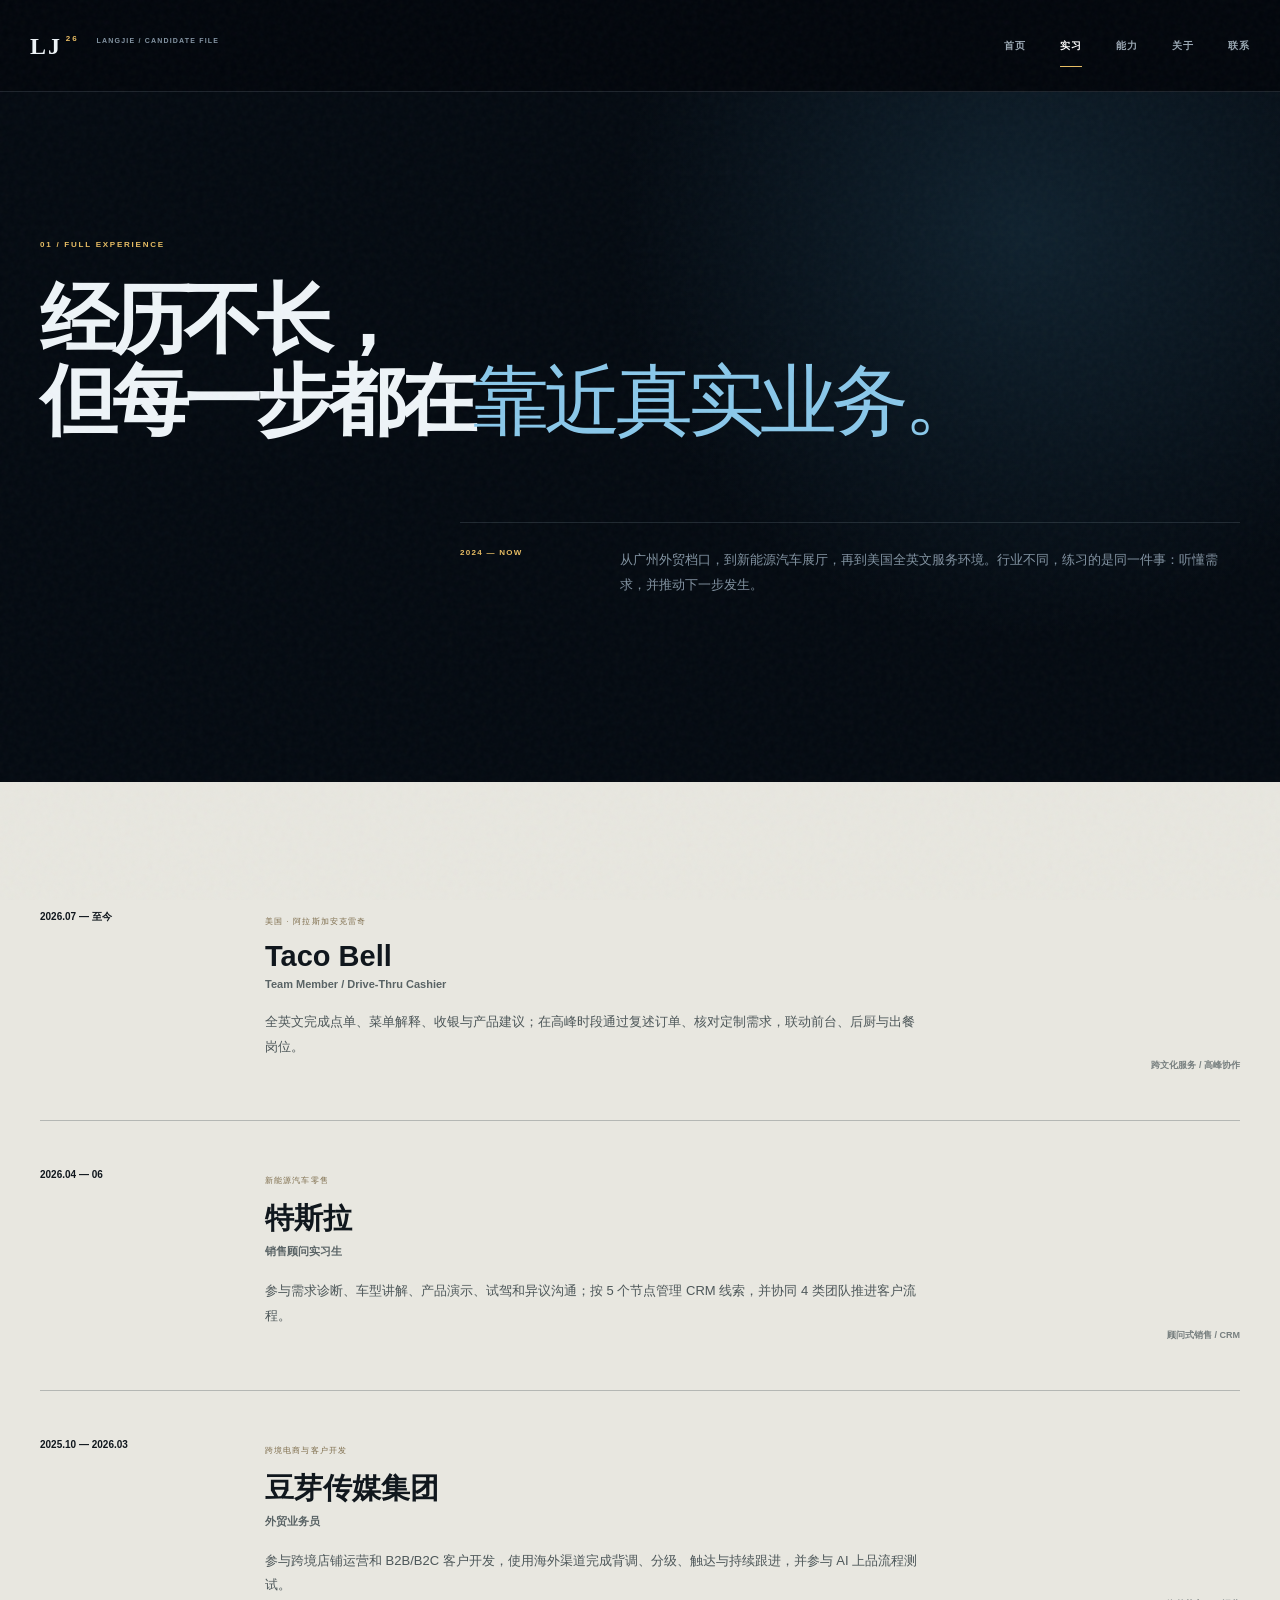
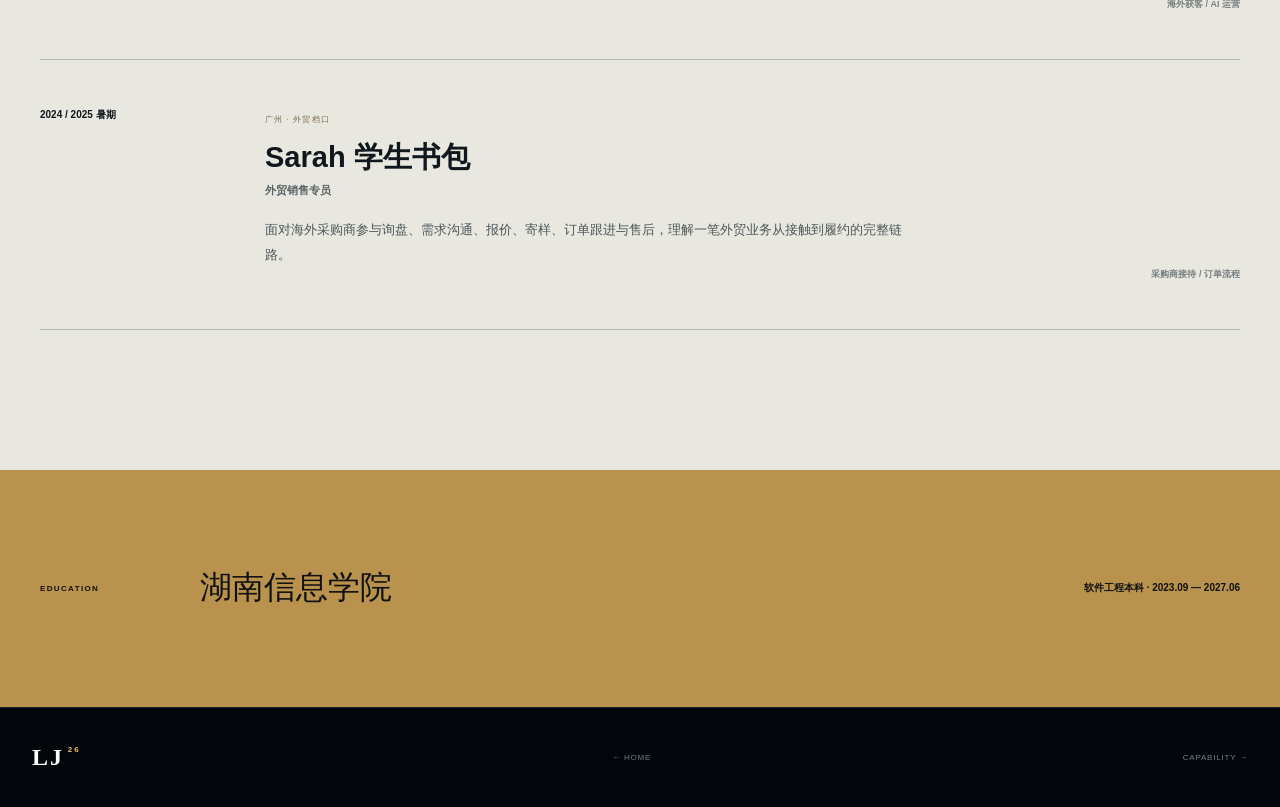
==== commit 7d1397b3: "Build a recruiter-first deep ocean candidate dossier" ====
--- a/journey.html
+++ b/journey.html
@@ -1,13 +1 @@
-<!doctype html><html lang="zh-CN"><head><meta charset="UTF-8"><meta name="viewport" content="width=device-width, initial-scale=1"><meta name="description" content="吕郎杰的经历。"><title>我走过的路｜吕郎杰</title><link rel="icon" href="favicon.svg"><link rel="stylesheet" href="style.css"></head>
-<body class="journey-page"><div class="grain"></div><div class="cursor-glow"></div>
-<header class="site-header"><a class="logo" href="index.html">LANGJIE<span>®</span></a><nav><a href="proof.html">工作方式</a><a class="active" href="journey.html">经历</a><a href="personality.html">关于我</a><a href="world.html">在路上</a></nav><a class="say-hi" href="mailto:1879096995@qq.com">SAY HELLO ↗</a><button class="menu-button" aria-label="打开导航"><i></i><i></i></button></header>
-<main>
-  <section class="journey-cover"><img src="media/alaska-road.jpg" alt="吕郎杰在阿拉斯加骑行"><div class="journey-shade"></div><div><p>02 / EXPERIENCE</p><h1>一边工作，<br>一边认识世界。</h1><span>这些经历还很年轻，但每一段都让我更了解人、沟通和责任。</span></div></section>
-  <section class="experience-editorial">
-    <article><div class="when">2026.07 — NOW</div><div class="where"><small>USA · J-1 PROGRAM</small><h2>Taco Bell</h2><h3>Team Member / Drive-Thru Cashier</h3></div><p>在全英文环境里服务来自不同文化背景的顾客。学习快速理解需求、准确确认信息，也学习如何在忙碌现场和同事保持配合。</p></article>
-    <article><div class="when">2026.04 — 06</div><div class="where"><small>TESLA</small><h2>销售顾问实习生</h2></div><p>接触新能源汽车客户沟通、车型介绍、试驾安排和后续跟进。第一次近距离理解高客单价产品的客户决策过程。</p></article>
-    <article><div class="when">2025.10 — 2026.03</div><div class="where"><small>豆芽传媒集团</small><h2>外贸业务员</h2></div><p>参与跨境店铺运营和海外客户开发，使用 LinkedIn、WhatsApp、Gmail、Google Maps 与 OKKI 搜集信息、联系客户并跟进沟通。</p></article>
-    <article><div class="when">2024 / 2025 SUMMER</div><div class="where"><small>SARAH 学生书包</small><h2>外贸销售专员</h2></div><p>在广州外贸档口接待海外采购商，参与询盘沟通、报价、寄样、订单跟进与售后。这是我开始理解外贸业务的地方。</p></article>
-  </section>
-  <section class="education-line"><p>EDUCATION</p><h2>湖南信息学院 · 软件工程本科</h2><span>2023.09 — 2027.06</span></section>
-</main><footer><a class="logo" href="index.html">LANGJIE<span>®</span></a><a href="proof.html">← HOW I WORK</a><a href="personality.html">NEXT: ABOUT →</a></footer><script src="script.js"></script></body></html>
+<!doctype html><html lang="zh-CN"><head><meta charset="UTF-8"><meta name="viewport" content="width=device-width,initial-scale=1"><meta name="description" content="吕郎杰的实习与海外工作经历。"><title>实习经历｜吕郎杰</title><link rel="icon" href="favicon.svg"><link rel="stylesheet" href="style.css"></head><body><div class="noise"></div><header class="nav-shell"><a class="brand" href="index.html">LJ<sup>26</sup><small>LANGJIE / CANDIDATE FILE</small></a><nav><a href="index.html">首页</a><a class="active" href="journey.html">实习</a><a href="proof.html">能力</a><a href="personality.html">关于</a><a href="mailto:1879096995@qq.com">联系</a></nav><button class="menu-button" aria-label="打开导航"><i></i><i></i></button></header><main><section class="page-hero"><p>01 / FULL EXPERIENCE</p><h1>经历不长，<br>但每一步都在<span>靠近真实业务。</span></h1><div><b>2024 — NOW</b><p>从广州外贸档口，到新能源汽车展厅，再到美国全英文服务环境。行业不同，练习的是同一件事：听懂需求，并推动下一步发生。</p></div></section><section class="timeline"><article><time>2026.07 — 至今</time><div><small>美国 · 阿拉斯加安克雷奇</small><h2>Taco Bell</h2><h3>Team Member / Drive-Thru Cashier</h3><p>全英文完成点单、菜单解释、收银与产品建议；在高峰时段通过复述订单、核对定制需求，联动前台、后厨与出餐岗位。</p></div><strong>跨文化服务 / 高峰协作</strong></article><article><time>2026.04 — 06</time><div><small>新能源汽车零售</small><h2>特斯拉</h2><h3>销售顾问实习生</h3><p>参与需求诊断、车型讲解、产品演示、试驾和异议沟通；按 5 个节点管理 CRM 线索，并协同 4 类团队推进客户流程。</p></div><strong>顾问式销售 / CRM</strong></article><article><time>2025.10 — 2026.03</time><div><small>跨境电商与客户开发</small><h2>豆芽传媒集团</h2><h3>外贸业务员</h3><p>参与跨境店铺运营和 B2B/B2C 客户开发，使用海外渠道完成背调、分级、触达与持续跟进，并参与 AI 上品流程测试。</p></div><strong>海外获客 / AI 运营</strong></article><article><time>2024 / 2025 暑期</time><div><small>广州 · 外贸档口</small><h2>Sarah 学生书包</h2><h3>外贸销售专员</h3><p>面对海外采购商参与询盘、需求沟通、报价、寄样、订单跟进与售后，理解一笔外贸业务从接触到履约的完整链路。</p></div><strong>采购商接待 / 订单流程</strong></article></section><section class="edu"><p>EDUCATION</p><h2>湖南信息学院</h2><span>软件工程本科 · 2023.09 — 2027.06</span></section></main><footer><a class="brand" href="index.html">LJ<sup>26</sup></a><a href="index.html">← HOME</a><a href="proof.html">CAPABILITY →</a></footer><script src="script.js"></script></body></html>
--- a/style.css
+++ b/style.css
@@ -1,16 +1,15 @@
-:root{--ink:#101116;--night:#0b1020;--paper:#f4f2ec;--white:#fff;--muted:#74757a;--blue:#4258ff;--violet:#8c63ff;--orange:#ff7049;--aqua:#7ce6d6;--line:rgba(16,17,22,.14);--sans:Inter,"Segoe UI","Microsoft YaHei","PingFang SC",sans-serif;--serif:Georgia,"Songti SC",serif}
-*{box-sizing:border-box}html{scroll-behavior:smooth}body{margin:0;color:var(--ink);background:var(--paper);font-family:var(--sans);overflow-x:hidden;opacity:0;transition:opacity .4s}body.ready{opacity:1}body.leaving{opacity:0}a{color:inherit;text-decoration:none}img{display:block;max-width:100%}.grain{position:fixed;inset:0;z-index:100;pointer-events:none;opacity:.032;background-image:url("data:image/svg+xml,%3Csvg viewBox='0 0 160 160' xmlns='http://www.w3.org/2000/svg'%3E%3Cfilter id='n'%3E%3CfeTurbulence type='fractalNoise' baseFrequency='.85' numOctaves='3'/%3E%3C/filter%3E%3Crect width='100%25' height='100%25' filter='url(%23n)'/%3E%3C/svg%3E")}.cursor-glow{position:fixed;z-index:0;width:420px;height:420px;border-radius:50%;background:radial-gradient(circle,rgba(120,99,255,.12),transparent 68%);pointer-events:none;transform:translate(-50%,-50%);transition:opacity .3s}
-.site-header{position:relative;z-index:20;width:min(1440px,calc(100% - 64px));height:86px;display:flex;align-items:center;margin:auto;border-bottom:1px solid var(--line)}.logo{font-size:13px;font-weight:850;letter-spacing:.04em}.logo span{margin-left:4px;color:var(--orange);font-size:7px;vertical-align:top}.site-header nav{display:flex;gap:34px;margin-left:auto;margin-right:45px}.site-header nav a{position:relative;font-size:11px;font-weight:650}.site-header nav a:after{content:"";position:absolute;left:0;right:100%;bottom:-9px;height:1px;background:currentColor;transition:right .25s}.site-header nav a:hover:after,.site-header nav a.active:after{right:0}.say-hi{padding:11px 16px;border:1px solid currentColor;border-radius:99px;font-size:9px;font-weight:800;letter-spacing:.06em}.menu-button{display:none;width:42px;height:42px;padding:0;background:transparent;border:1px solid currentColor;border-radius:50%}.menu-button i{display:block;width:15px;height:1px;margin:5px auto;background:currentColor}.dark-header{color:var(--white);border-color:rgba(255,255,255,.17);background:var(--night)}
-.intro-hero{position:relative;min-height:820px;display:grid;grid-template-columns:1.03fr .72fr;gap:5vw;align-items:center;padding:70px max(32px,calc((100vw - 1340px)/2));overflow:hidden}.aurora{position:absolute;border-radius:50%;filter:blur(80px);opacity:.72}.aurora-one{top:-280px;left:-120px;width:730px;height:650px;background:linear-gradient(135deg,rgba(66,88,255,.4),rgba(124,230,214,.22))}.aurora-two{right:-260px;bottom:-240px;width:680px;height:600px;background:linear-gradient(135deg,rgba(255,112,73,.34),rgba(140,99,255,.34))}.intro-copy,.intro-portrait{position:relative;z-index:2}.availability{display:flex;align-items:center;gap:10px;margin-bottom:45px;color:var(--muted);font-size:9px;font-weight:750;letter-spacing:.11em}.availability i{width:7px;height:7px;border-radius:50%;background:#36c878;box-shadow:0 0 0 6px rgba(54,200,120,.12)}.intro-copy h1{margin:0;font-size:clamp(72px,8.5vw,132px);line-height:.9;letter-spacing:-.085em;font-weight:760}.intro-copy h1 span{font-family:var(--serif);font-style:italic;font-weight:400;background:linear-gradient(110deg,var(--blue),var(--violet),var(--orange));-webkit-background-clip:text;background-clip:text;color:transparent}.human-intro{max-width:620px;margin:45px 0 38px;color:#4f5055;font-size:16px;line-height:2}.quiet-link{display:inline-flex;gap:40px;padding-bottom:8px;border-bottom:1px solid var(--ink);font-size:11px;font-weight:750}.quiet-link span{color:var(--blue)}.intro-portrait{margin-top:45px}.intro-portrait:before{content:"";position:absolute;z-index:-1;inset:-18px 22px 18px -18px;border-radius:2px;background:linear-gradient(145deg,var(--blue),var(--violet),var(--orange))}.intro-portrait img{width:100%;height:575px;object-fit:cover;object-position:center 70%;filter:saturate(.82) contrast(1.03)}.intro-portrait figcaption{display:flex;justify-content:space-between;margin-top:16px}.intro-portrait figcaption span{font-size:8px;font-weight:800;letter-spacing:.15em}.intro-portrait figcaption p{margin:0;color:var(--muted);font-family:var(--serif);font-size:12px;font-style:italic}.side-note{position:absolute;right:-78px;top:50%;font-size:8px;font-weight:850;letter-spacing:.2em;transform:rotate(90deg)}
-.home-note{padding:150px max(32px,calc((100vw - 1120px)/2));background:var(--white)}.home-note>p{margin:0 0 35px;color:var(--blue);font-size:10px;font-weight:800;letter-spacing:.13em}.home-note h2{margin:0;font-size:clamp(42px,5vw,72px);line-height:1.3;letter-spacing:-.055em;font-weight:600}.home-note h2 span{font-family:var(--serif);font-style:italic;font-weight:400;background:linear-gradient(90deg,var(--blue),var(--violet));-webkit-background-clip:text;background-clip:text;color:transparent}.note-foot{display:flex;justify-content:space-between;margin-top:70px;padding-top:18px;border-top:1px solid var(--line);color:var(--muted);font-size:9px}
-.site-map{display:grid;grid-template-columns:1fr 1fr;gap:1px;padding:1px;background:var(--ink)}.map-item{position:relative;min-height:440px;padding:42px;overflow:hidden;background:var(--paper);transition:.35s}.map-item:hover{z-index:2;transform:scale(.985);border-radius:10px}.map-item small{font-size:8px;font-weight:850;letter-spacing:.16em}.map-item h3{margin:150px 0 15px;font-size:42px;letter-spacing:-.06em}.map-item p{max-width:400px;color:var(--muted);font-size:12px;line-height:1.7}.map-item>span,.map-item>div>span{position:absolute;right:35px;bottom:35px;font-size:9px;font-weight:800}.image-map{padding:0;color:var(--white)}.image-map img{position:absolute;width:100%;height:100%;object-fit:cover;transition:.7s}.image-map:hover img{transform:scale(1.04)}.image-map:after{content:"";position:absolute;inset:0;background:linear-gradient(0deg,rgba(8,13,28,.86),rgba(8,13,28,.07) 65%)}.image-map>div{position:relative;z-index:2;height:100%;padding:42px}.image-map p{color:rgba(255,255,255,.7)}.gradient-map{color:var(--white);background:radial-gradient(circle at 80% 20%,rgba(124,230,214,.6),transparent 30%),radial-gradient(circle at 20% 85%,rgba(255,112,73,.72),transparent 35%),linear-gradient(135deg,#2435c9,#7457e8)}.gradient-map p{color:rgba(255,255,255,.72)}
-.home-invite{position:relative;min-height:650px;display:flex;align-items:center;justify-content:center;flex-direction:column;overflow:hidden;color:var(--white);background:var(--night);text-align:center}.invite-orb{position:absolute;width:720px;height:720px;border-radius:50%;background:radial-gradient(circle at 30% 30%,rgba(124,230,214,.75),transparent 25%),radial-gradient(circle at 70% 65%,rgba(255,112,73,.8),transparent 28%),linear-gradient(135deg,var(--blue),var(--violet));filter:blur(10px);opacity:.55}.home-invite>*:not(.invite-orb){position:relative;z-index:2}.home-invite>p{color:rgba(255,255,255,.62);font-size:8px;font-weight:850;letter-spacing:.2em}.home-invite h2{margin:28px 0 45px;font-size:clamp(48px,6vw,82px);line-height:1.15;letter-spacing:-.06em}.home-invite a{display:flex;min-width:330px;justify-content:space-between;padding:16px 18px;color:var(--ink);background:var(--white);font-size:11px;font-weight:750}.home-invite a span{color:var(--orange)}
-footer{display:flex;min-height:105px;align-items:center;justify-content:space-between;padding:25px max(32px,calc((100vw - 1340px)/2));color:rgba(255,255,255,.7);background:var(--night);border-top:1px solid rgba(255,255,255,.12);font-size:9px}footer .logo{color:var(--white)}
-.method-page,.about-page{color:var(--white);background:var(--night)}.inner-hero{display:grid;min-height:700px;grid-template-columns:130px 1fr .4fr;gap:45px;align-items:center;padding:80px max(32px,calc((100vw - 1280px)/2));background:radial-gradient(circle at 80% 15%,rgba(140,99,255,.28),transparent 35%),radial-gradient(circle at 10% 90%,rgba(124,230,214,.18),transparent 35%),var(--night)}.page-mark{color:var(--orange);font:italic 80px var(--serif)}.kicker,.about-intro>p,.field-intro>p{color:var(--aqua);font-size:9px;font-weight:850;letter-spacing:.18em}.inner-hero h1,.about-intro h1,.field-intro h1{margin:25px 0;font-size:clamp(54px,6vw,88px);line-height:1.06;letter-spacing:-.065em}.inner-hero h1 span,.about-intro h1 span,.field-intro h1 span{font-family:var(--serif);font-style:italic;font-weight:400;background:linear-gradient(90deg,var(--aqua),var(--violet),var(--orange));-webkit-background-clip:text;background-clip:text;color:transparent}.inner-hero>div:nth-child(2)>p:last-child{max-width:750px;color:rgba(255,255,255,.58);line-height:1.9}.inner-hero>a{align-self:end;margin-bottom:35px;padding-bottom:7px;border-bottom:1px solid var(--aqua);color:var(--aqua);font-size:9px;font-weight:800}
-.method-list{padding:40px max(32px,calc((100vw - 1100px)/2)) 130px}.method-list article{display:grid;grid-template-columns:70px .65fr 1fr 150px;gap:35px;align-items:center;min-height:180px;border-bottom:1px solid rgba(255,255,255,.16)}.method-list article>span{color:var(--orange);font:italic 22px var(--serif)}.method-list h2{font-size:27px;letter-spacing:-.04em}.method-list p{color:rgba(255,255,255,.58);font-size:13px;line-height:1.8}.method-list small{color:var(--aqua);font-size:7px;font-weight:850;letter-spacing:.15em;text-align:right}.method-scene{display:grid;grid-template-columns:1fr 1fr;gap:8vw;padding:110px max(32px,calc((100vw - 1100px)/2));color:var(--ink);background:linear-gradient(135deg,#d7fff6,#e5ddff 48%,#ffd9c9)}.method-scene p{font-size:9px;font-weight:850;letter-spacing:.13em}.method-scene h2{font-size:48px;line-height:1.2;letter-spacing:-.05em}.method-scene ul{margin:0;padding:0;list-style:none}.method-scene li{padding:20px 0;border-bottom:1px solid var(--line);font-size:14px}
-.journey-page{background:var(--paper)}.journey-cover{position:relative;min-height:720px;display:flex;align-items:end;overflow:hidden;padding:80px max(32px,calc((100vw - 1280px)/2));color:var(--white)}.journey-cover>img{position:absolute;inset:0;width:100%;height:100%;object-fit:cover;object-position:center 50%}.journey-shade{position:absolute;inset:0;background:linear-gradient(0deg,rgba(6,11,24,.94),rgba(6,11,24,.05) 70%)}.journey-cover>div:last-child{position:relative;z-index:2}.journey-cover p{color:var(--aqua);font-size:9px;font-weight:850;letter-spacing:.17em}.journey-cover h1{margin:20px 0;font-size:clamp(60px,7vw,100px);line-height:1;letter-spacing:-.07em}.journey-cover span{color:rgba(255,255,255,.65);font-size:13px}.experience-editorial{padding:80px max(32px,calc((100vw - 1140px)/2)) 130px}.experience-editorial article{display:grid;grid-template-columns:160px .7fr 1fr;gap:45px;padding:65px 0;border-bottom:1px solid var(--line)}.when{font:italic 14px var(--serif);color:var(--muted)}.where small{color:var(--blue);font-size:8px;font-weight:850;letter-spacing:.15em}.where h2{margin:16px 0 5px;font-size:29px;letter-spacing:-.05em}.where h3{margin:0;color:var(--orange);font-size:11px}.experience-editorial article>p{margin:0;color:var(--muted);font-size:14px;line-height:1.9}.education-line{display:grid;grid-template-columns:.35fr 1fr .3fr;gap:30px;align-items:center;padding:80px max(32px,calc((100vw - 1140px)/2));background:linear-gradient(105deg,#dbe2ff,#ede4ff,#ffe2d6)}.education-line p{font-size:8px;font-weight:850;letter-spacing:.16em}.education-line h2{font-size:28px}.education-line span{text-align:right;font:italic 13px var(--serif)}
-.about-intro{position:relative;min-height:760px;padding:120px max(32px,calc((100vw - 1160px)/2));overflow:hidden;background:var(--night)}.about-orb{position:absolute;right:-140px;top:-220px;width:720px;height:720px;border-radius:50%;background:radial-gradient(circle at 35% 30%,var(--aqua),transparent 20%),radial-gradient(circle at 65% 65%,var(--orange),transparent 25%),linear-gradient(135deg,var(--blue),var(--violet));filter:blur(25px);opacity:.5}.about-intro>*:not(.about-orb){position:relative;z-index:2}.about-intro h1{max-width:900px}.about-copy{display:grid;grid-template-columns:1fr 1fr;gap:40px;max-width:800px;margin:65px 0 0 auto;color:rgba(255,255,255,.65);font-size:14px;line-height:1.9}.traits-editorial{display:grid;grid-template-columns:1fr 1fr;color:var(--ink);background:var(--paper)}.traits-editorial article{min-height:370px;padding:50px;border-right:1px solid var(--line);border-bottom:1px solid var(--line)}.traits-editorial b{color:var(--blue);font:italic 24px var(--serif)}.traits-editorial h2{margin:100px 0 17px;font-size:32px;letter-spacing:-.05em}.traits-editorial p{max-width:480px;color:var(--muted);font-size:13px;line-height:1.9}.not-perfect{display:grid;grid-template-columns:1fr 1fr;gap:8vw;padding:110px max(32px,calc((100vw - 1100px)/2));color:var(--ink);background:linear-gradient(135deg,#d6fff6,#e7deff,#ffded1)}.not-perfect>div>p{font-size:8px;font-weight:850;letter-spacing:.16em}.not-perfect h2{font-size:44px;line-height:1.2;letter-spacing:-.05em}.not-perfect>p{font-size:14px;line-height:2}
-.field-page{background:var(--paper)}.field-intro{padding:130px max(32px,calc((100vw - 1160px)/2)) 100px}.field-intro>p{color:var(--blue)}.field-intro h1{color:var(--ink)}.field-intro>div{display:grid;grid-template-columns:1fr 1fr;gap:40px;max-width:760px;margin:60px 0 0 auto;color:var(--muted);line-height:1.9}.field-gallery{display:grid;grid-template-columns:repeat(12,1fr);gap:12px;padding:0 18px 120px}.field-gallery figure{position:relative;margin:0;overflow:hidden}.field-gallery figure img{width:100%;height:100%;object-fit:cover;transition:.7s}.field-gallery figure:hover img{transform:scale(1.035)}.field-gallery figure:after{content:"";position:absolute;inset:0;background:linear-gradient(0deg,rgba(7,12,25,.68),transparent 45%)}.field-wide{grid-column:span 8;height:560px}.field-portrait{grid-column:span 5;height:720px}.field-gallery figure:nth-of-type(3){grid-column:span 7}.field-gallery figure:nth-of-type(4),.field-gallery figure:nth-of-type(5){grid-column:span 6}.field-gallery figcaption{position:absolute;z-index:2;left:25px;right:25px;bottom:22px;display:flex;justify-content:space-between;color:var(--white)}.field-gallery figcaption b{font-size:9px;letter-spacing:.15em}.field-gallery figcaption span{font:italic 12px var(--serif)}.field-words{grid-column:span 4;display:flex;height:560px;align-items:center;justify-content:center;flex-direction:column;background:linear-gradient(145deg,#d4fff6,#e3ddff 55%,#ffd9c9);text-align:center}.field-words>span{font-size:100px;font-weight:750;letter-spacing:-.1em}.field-words p{font-size:12px;font-weight:750}.field-words small{max-width:220px;color:var(--muted);line-height:1.8}.field-close{padding:120px max(32px,calc((100vw - 1050px)/2));color:var(--white);background:radial-gradient(circle at 80% 20%,rgba(124,230,214,.45),transparent 30%),linear-gradient(135deg,#2438d2,#7655df 60%,#ff7049)}.field-close p{font-size:8px;font-weight:850;letter-spacing:.17em}.field-close h2{margin:25px 0 40px;font-size:55px;line-height:1.2;letter-spacing:-.055em}.field-close a{display:inline-block;padding:14px 18px;color:var(--ink);background:var(--white);font-size:10px;font-weight:800}
-@media(max-width:900px){.site-header nav{display:none}.site-header nav.mobile-open{position:absolute;top:70px;left:-16px;right:-16px;display:flex;margin:0;padding:20px;gap:0;flex-direction:column;color:var(--white);background:var(--night);box-shadow:0 20px 40px rgba(0,0,0,.2)}.site-header nav.mobile-open a{padding:14px;border-bottom:1px solid rgba(255,255,255,.13)}.say-hi{margin-left:auto;margin-right:12px}.menu-button{display:block}.intro-hero{grid-template-columns:1fr}.intro-portrait{max-width:620px}.site-map{grid-template-columns:1fr}.inner-hero{grid-template-columns:80px 1fr}.inner-hero>a{grid-column:2}.method-list article{grid-template-columns:50px 1fr}.method-list p{grid-column:2}.method-list small{display:none}.method-scene{grid-template-columns:1fr}.experience-editorial article{grid-template-columns:130px 1fr}.experience-editorial article>p{grid-column:2}.traits-editorial{grid-template-columns:1fr}.about-copy,.not-perfect,.field-intro>div{grid-template-columns:1fr}.field-wide,.field-portrait,.field-gallery figure:nth-of-type(n),.field-words{grid-column:span 12;height:560px}}
-@media(max-width:600px){.cursor-glow{display:none}.site-header{width:calc(100% - 32px);height:70px}.say-hi{display:none}.intro-hero{display:block;min-height:0;padding:90px 20px}.intro-copy h1{font-size:65px}.human-intro{font-size:14px}.intro-portrait{margin-top:75px}.intro-portrait img{height:470px}.side-note{display:none}.home-note{padding:95px 20px}.home-note h2{font-size:39px}.note-foot{align-items:flex-start;gap:20px;flex-direction:column}.map-item{min-height:350px;padding:27px}.map-item h3{margin-top:110px;font-size:34px}.image-map>div{padding:27px}.home-invite{min-height:580px;padding:40px 20px}.invite-orb{width:520px;height:520px}.home-invite h2{font-size:45px}.home-invite a{min-width:0;width:100%}footer{align-items:flex-start;flex-direction:column;gap:18px}.inner-hero{display:block;min-height:690px;padding:90px 20px}.page-mark{font-size:55px}.inner-hero h1,.about-intro h1,.field-intro h1{font-size:48px}.inner-hero>a{display:inline-block;margin-top:40px}.method-list{padding:30px 20px 80px}.method-list article{padding:30px 0}.method-scene{padding:80px 20px}.method-scene h2{font-size:39px}.journey-cover{min-height:650px;padding:70px 20px}.journey-cover h1{font-size:56px}.experience-editorial{padding:40px 20px 85px}.experience-editorial article{grid-template-columns:1fr;gap:18px}.experience-editorial article>p{grid-column:1}.education-line{grid-template-columns:1fr;padding:65px 20px}.education-line span{text-align:left}.about-intro{min-height:700px;padding:95px 20px}.about-copy{margin-top:45px}.traits-editorial article{min-height:330px;padding:30px}.traits-editorial h2{margin-top:85px}.not-perfect{padding:80px 20px}.not-perfect h2{font-size:38px}.field-intro{padding:95px 20px 70px}.field-gallery{padding:0 10px 80px}.field-wide,.field-portrait,.field-gallery figure:nth-of-type(n),.field-words{height:420px}.field-close{padding:85px 20px}.field-close h2{font-size:40px}}
-@media(prefers-reduced-motion:reduce){body{transition:none}.cursor-glow{display:none}}
+:root{--bg:#03070d;--panel:#07101b;--ink:#eef4f8;--muted:#8293a2;--line:rgba(196,220,235,.14);--gold:#e8bd63;--blue:#8ac8ea;--serif:Georgia,'Times New Roman',serif;--sans:Inter,'Segoe UI','Microsoft YaHei',sans-serif}
+*{box-sizing:border-box}html{scroll-behavior:smooth}body{margin:0;color:var(--ink);background:var(--bg);font-family:var(--sans);overflow-x:hidden;opacity:0;transition:opacity .35s}body.ready{opacity:1}body.leaving{opacity:0}a{color:inherit;text-decoration:none}button{color:inherit}.noise{position:fixed;z-index:100;inset:0;pointer-events:none;opacity:.035;background-image:url("data:image/svg+xml,%3Csvg viewBox='0 0 180 180' xmlns='http://www.w3.org/2000/svg'%3E%3Cfilter id='n'%3E%3CfeTurbulence type='fractalNoise' baseFrequency='.9' numOctaves='3'/%3E%3C/filter%3E%3Crect width='100%25' height='100%25' filter='url(%23n)'/%3E%3C/svg%3E")}.cursor-light{position:fixed;z-index:0;width:520px;height:520px;border-radius:50%;background:radial-gradient(circle,rgba(86,161,206,.09),transparent 68%);pointer-events:none;transform:translate(-50%,-50%)}
+.nav-shell{position:relative;z-index:30;height:92px;display:flex;align-items:center;padding:0 max(30px,calc((100vw - 1420px)/2));border-bottom:1px solid var(--line);background:rgba(3,7,13,.8);backdrop-filter:blur(18px)}.brand{display:flex;align-items:flex-start;font:700 24px/1 var(--serif);letter-spacing:.08em}.brand sup{margin-left:4px;color:var(--gold);font:700 8px var(--sans)}.brand small{margin:2px 0 0 18px;color:var(--muted);font:700 7px var(--sans);letter-spacing:.17em;line-height:1.5}.nav-shell nav{display:flex;gap:34px;margin-left:auto}.nav-shell nav a{position:relative;color:#9aa8b3;font-size:10px;font-weight:700;letter-spacing:.1em}.nav-shell nav a:hover,.nav-shell nav a.active{color:#fff}.nav-shell nav a.active:after{content:"";position:absolute;left:0;right:0;bottom:-14px;height:1px;background:var(--gold)}.menu-button{display:none;width:40px;height:40px;padding:0;border:1px solid var(--line);border-radius:50%;background:none}.menu-button i{display:block;width:14px;height:1px;margin:5px auto;background:currentColor}
+.ocean-hero{position:relative;height:calc(100vh - 92px);min-height:720px;overflow:hidden;background:radial-gradient(ellipse at 55% 45%,#11314a 0%,#071522 38%,#03070d 76%)}.ocean-hero:before{content:"";position:absolute;inset:0;background:linear-gradient(100deg,rgba(3,7,13,.98) 0%,rgba(3,7,13,.76) 40%,transparent 68%),linear-gradient(0deg,#03070d 0%,transparent 35%)}.depth{position:absolute;border-radius:50%;filter:blur(90px)}.depth-a{width:60vw;height:42vw;left:25%;top:-28%;background:rgba(82,153,195,.12)}.depth-b{width:40vw;height:30vw;right:-8%;bottom:-18%;background:rgba(224,179,92,.08)}.particles{position:absolute;inset:0;opacity:.35;background-image:radial-gradient(circle,#b8d8e7 0 1px,transparent 1.5px);background-size:73px 81px;mask-image:linear-gradient(90deg,transparent 20%,#000 55%,transparent)}.whale{position:absolute;z-index:1;width:min(68vw,1100px);right:-4vw;top:50%;fill:rgba(93,151,181,.12);stroke:rgba(163,211,232,.16);stroke-width:1.5;transform:translateY(-47%);filter:drop-shadow(0 0 30px rgba(113,190,226,.12));animation:whaleDrift 11s ease-in-out infinite}.whale-line{fill:none}.hero-copy{position:absolute;z-index:5;left:max(32px,calc((100vw - 1360px)/2));top:50%;max-width:800px;transform:translateY(-52%)}.eyebrow,.section-head>p,.toolkit>p,.closing>p,.page-hero>p{color:var(--gold);font-size:8px;font-weight:800;letter-spacing:.22em}.hero-copy h1{margin:30px 0 40px;font-size:clamp(60px,7.4vw,112px);line-height:.98;letter-spacing:-.07em}.hero-copy h1 em,.section-head h2 span,.toolkit h2 span,.page-hero h1 span{font-family:var(--serif);font-weight:400;color:var(--blue)}.hero-lead{color:#9bacb8;font-size:14px;line-height:2}.hero-actions{display:flex;align-items:center;gap:32px;margin-top:42px;font-size:10px;font-weight:750;letter-spacing:.08em}.gold-btn{display:inline-block;padding:15px 20px;color:#111;background:var(--gold)}.hero-file{position:absolute;z-index:5;right:max(32px,calc((100vw - 1360px)/2));bottom:70px;width:235px;padding:20px;border-top:1px solid var(--gold);background:rgba(2,6,11,.5);backdrop-filter:blur(12px)}.hero-file span,.hero-file small{color:var(--muted);font-size:7px;letter-spacing:.18em}.hero-file p{margin:32px 0 8px;color:var(--gold);font-size:9px}.hero-file strong{display:block;margin-bottom:30px;font:400 24px/1.35 var(--serif)}.scroll-cue{position:absolute;z-index:5;left:50%;bottom:28px;color:#758997;font-size:7px;letter-spacing:.18em;transform:translateX(-50%)}.scroll-cue i{display:inline-block;width:55px;height:1px;margin:0 0 2px 12px;background:linear-gradient(90deg,var(--gold),transparent)}
+.scan{padding:140px max(32px,calc((100vw - 1320px)/2));background:#060b13}.section-head{display:grid;grid-template-columns:180px 1fr;align-items:start;margin-bottom:75px}.section-head h2{margin:0;font-size:clamp(48px,5vw,76px);line-height:1.08;letter-spacing:-.06em}.scan-grid{display:grid;grid-template-columns:repeat(4,1fr);border-top:1px solid var(--line);border-left:1px solid var(--line)}.scan-grid article{min-height:330px;padding:30px;border-right:1px solid var(--line);border-bottom:1px solid var(--line);transition:.35s}.scan-grid article:hover{background:#0b1624;transform:translateY(-7px)}.scan-grid b{color:var(--gold);font:400 58px var(--serif)}.scan-grid h3{margin:60px 0 16px;font-size:18px}.scan-grid p{color:var(--muted);font-size:12px;line-height:1.85}
+.experience{display:grid;grid-template-columns:.72fr 1.45fr;gap:9vw;padding:150px max(32px,calc((100vw - 1320px)/2));background:#e8e7e0;color:#111820}.sticky-head{position:sticky;top:130px;display:block;height:max-content}.sticky-head>p{color:#8c682a}.sticky-head h2{margin:28px 0 38px}.sticky-head h2 span{color:#315f74}.sticky-head a{padding-bottom:7px;border-bottom:1px solid #111;font-size:10px;font-weight:800}.exp-list{border-top:1px solid #9da2a1}.exp-list article{display:grid;grid-template-columns:42px 150px 1fr;gap:25px;padding:44px 0;border-bottom:1px solid #b9bbb7}.exp-no{color:#956d2c;font:italic 25px var(--serif)}.exp-meta time{display:block;font-size:10px;font-weight:800}.exp-meta small{display:block;margin-top:10px;color:#727978;font-size:7px;letter-spacing:.12em}.exp-list h3{margin:0;font-size:27px;letter-spacing:-.04em}.exp-list h4{margin:8px 0 20px;color:#526163;font-size:11px}.exp-list p{color:#4d585a;font-size:12px;line-height:1.85}.exp-list ul{display:flex;flex-wrap:wrap;gap:7px;padding:0;list-style:none}.exp-list li{padding:7px 9px;border:1px solid #afb3b0;font-size:8px;font-weight:750}
+.toolkit{padding:140px max(32px,calc((100vw - 1200px)/2));background:radial-gradient(circle at 80% 20%,rgba(63,127,163,.16),transparent 35%),#040a11}.toolkit h2{margin:30px 0 75px;font-size:clamp(48px,5vw,76px);line-height:1.1;letter-spacing:-.06em}.tool-lines{border-top:1px solid var(--line)}.tool-lines div{display:grid;grid-template-columns:180px 1fr;padding:28px 0;border-bottom:1px solid var(--line)}.tool-lines b{color:var(--gold);font-size:10px}.tool-lines span{color:#a2b0b9;font:400 19px var(--serif)}
+.closing{position:relative;min-height:690px;display:flex;align-items:center;justify-content:center;flex-direction:column;overflow:hidden;text-align:center;background:radial-gradient(circle at 50% 45%,rgba(49,119,157,.28),transparent 28%),radial-gradient(circle at 50% 50%,#0b1d2d,#03070d 65%)}.closing:before{content:"";position:absolute;width:470px;height:470px;border:1px solid rgba(232,189,99,.18);border-radius:50%;box-shadow:0 0 0 70px rgba(91,159,190,.03),0 0 0 150px rgba(91,159,190,.02)}.closing>*{position:relative}.closing h2{margin:30px 0 50px;font:400 clamp(48px,6vw,86px)/1.12 var(--serif);letter-spacing:-.05em}
+.page-hero{min-height:690px;padding:140px max(32px,calc((100vw - 1200px)/2));background:radial-gradient(circle at 80% 20%,rgba(65,136,175,.18),transparent 35%),#040a11}.page-hero h1{margin:30px 0 80px;font-size:clamp(55px,6vw,90px);line-height:1.05;letter-spacing:-.065em}.page-hero>div{display:grid;grid-template-columns:160px 1fr;max-width:780px;margin-left:auto;border-top:1px solid var(--line);padding-top:25px}.page-hero>div b{color:var(--gold);font-size:8px;letter-spacing:.16em}.page-hero>div p{margin:0;color:var(--muted);font-size:13px;line-height:1.9}
+.timeline{padding:80px max(32px,calc((100vw - 1200px)/2)) 140px;background:#e8e7e0;color:#10171d}.timeline article{display:grid;grid-template-columns:180px 1fr 200px;gap:45px;padding:48px 0;border-bottom:1px solid #b4b7b4}.timeline time{font-size:10px;font-weight:800}.timeline small{color:#7c6b49;font-size:8px;letter-spacing:.14em}.timeline h2{margin:12px 0 5px;font-size:29px}.timeline h3{margin:0 0 20px;color:#596365;font-size:11px}.timeline p{max-width:660px;color:#4d5759;font-size:13px;line-height:1.9}.timeline strong{align-self:end;color:#777f7f;font-size:9px;text-align:right}.edu{display:grid;grid-template-columns:160px 1fr auto;align-items:center;padding:70px max(32px,calc((100vw - 1200px)/2));background:#b9934d;color:#111}.edu p{font-size:8px;font-weight:800;letter-spacing:.17em}.edu h2{font:400 32px var(--serif)}.edu span{font-size:10px;font-weight:750}.cap-grid,.about-grid,.global-notes{display:grid;grid-template-columns:repeat(2,1fr);background:#e8e7e0;color:#10171d}.cap-grid article,.about-grid article,.global-notes article{min-height:390px;padding:50px;border-right:1px solid #bdc0bd;border-bottom:1px solid #bdc0bd}.cap-grid b,.about-grid span,.global-notes b{color:#8e682c;font-size:8px;letter-spacing:.16em}.cap-grid h2,.about-grid h2,.global-notes h2{margin:130px 0 20px;font-size:32px;letter-spacing:-.045em}.cap-grid p,.about-grid p,.global-notes p{max-width:500px;color:#596264;font-size:13px;line-height:1.9}.global-notes{grid-template-columns:repeat(3,1fr)}
+footer{min-height:100px;display:flex;align-items:center;justify-content:space-between;padding:25px max(32px,calc((100vw - 1360px)/2));border-top:1px solid var(--line);background:#02050a;color:#71828f;font-size:8px;letter-spacing:.1em}footer .brand{color:#fff}
+@keyframes whaleDrift{0%,100%{transform:translateY(-47%) translateX(0)}50%{transform:translateY(-50%) translateX(-18px)}}
+@media(max-width:1000px){.scan-grid{grid-template-columns:1fr 1fr}.experience{grid-template-columns:1fr}.sticky-head{position:static}.hero-file{display:none}.timeline article{grid-template-columns:140px 1fr}.timeline strong{grid-column:2;text-align:left}.global-notes{grid-template-columns:1fr 1fr}}
+@media(max-width:700px){.cursor-light{display:none}.nav-shell{height:72px;padding:0 18px}.brand small{display:none}.nav-shell nav{display:none}.nav-shell nav.mobile-open{position:absolute;top:72px;left:0;right:0;display:flex;gap:0;flex-direction:column;padding:18px;background:#050b13;border-bottom:1px solid var(--line)}.nav-shell nav.mobile-open a{padding:14px}.menu-button{display:block;margin-left:auto}.ocean-hero{height:auto;min-height:780px}.hero-copy{left:20px;right:20px;top:43%;transform:translateY(-50%)}.hero-copy h1{font-size:52px}.hero-lead{font-size:12px}.hero-actions{align-items:flex-start;flex-direction:column;gap:22px}.whale{width:130vw;right:-48vw;top:72%;opacity:.75}.scroll-cue{display:none}.scan,.experience,.toolkit{padding:90px 20px}.section-head{display:block}.section-head h2{margin-top:25px;font-size:45px}.scan-grid{grid-template-columns:1fr}.scan-grid article{min-height:270px}.scan-grid h3{margin-top:38px}.experience{gap:55px}.exp-list article{grid-template-columns:32px 1fr}.exp-meta{grid-column:2}.exp-list article>div:last-child{grid-column:2}.toolkit h2{font-size:44px}.tool-lines div{grid-template-columns:1fr;gap:12px}.tool-lines span{font-size:16px}.closing{min-height:590px;padding:70px 20px}.closing h2{font-size:48px}.page-hero{min-height:620px;padding:100px 20px}.page-hero h1{font-size:49px}.page-hero>div{grid-template-columns:1fr;gap:18px}.timeline{padding:40px 20px 90px}.timeline article{grid-template-columns:1fr;gap:18px}.timeline strong{grid-column:1}.edu{grid-template-columns:1fr;gap:8px;padding:55px 20px}.cap-grid,.about-grid,.global-notes{grid-template-columns:1fr}.cap-grid article,.about-grid article,.global-notes article{min-height:320px;padding:30px}.cap-grid h2,.about-grid h2,.global-notes h2{margin-top:90px}footer{align-items:flex-start;gap:20px;flex-direction:column;padding:30px 20px}}
+@media(prefers-reduced-motion:reduce){body{transition:none}.whale{animation:none}}
